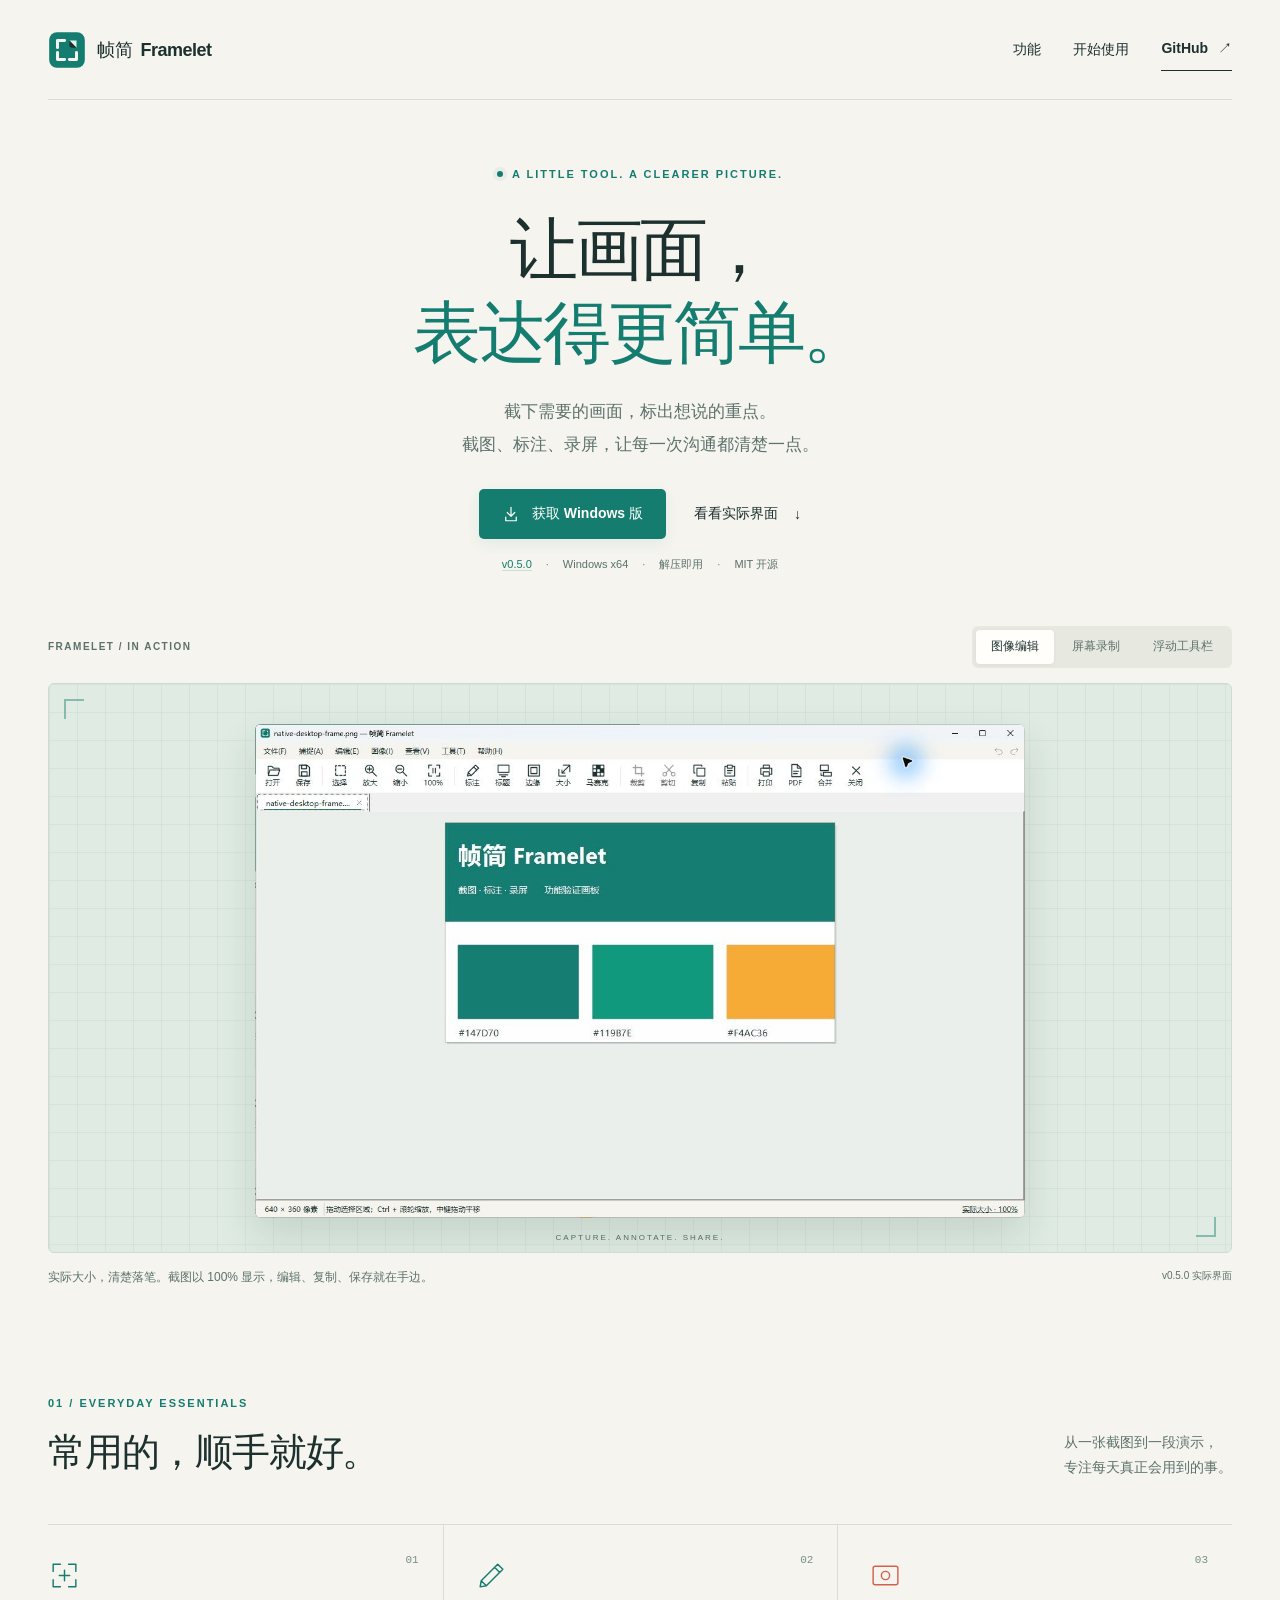
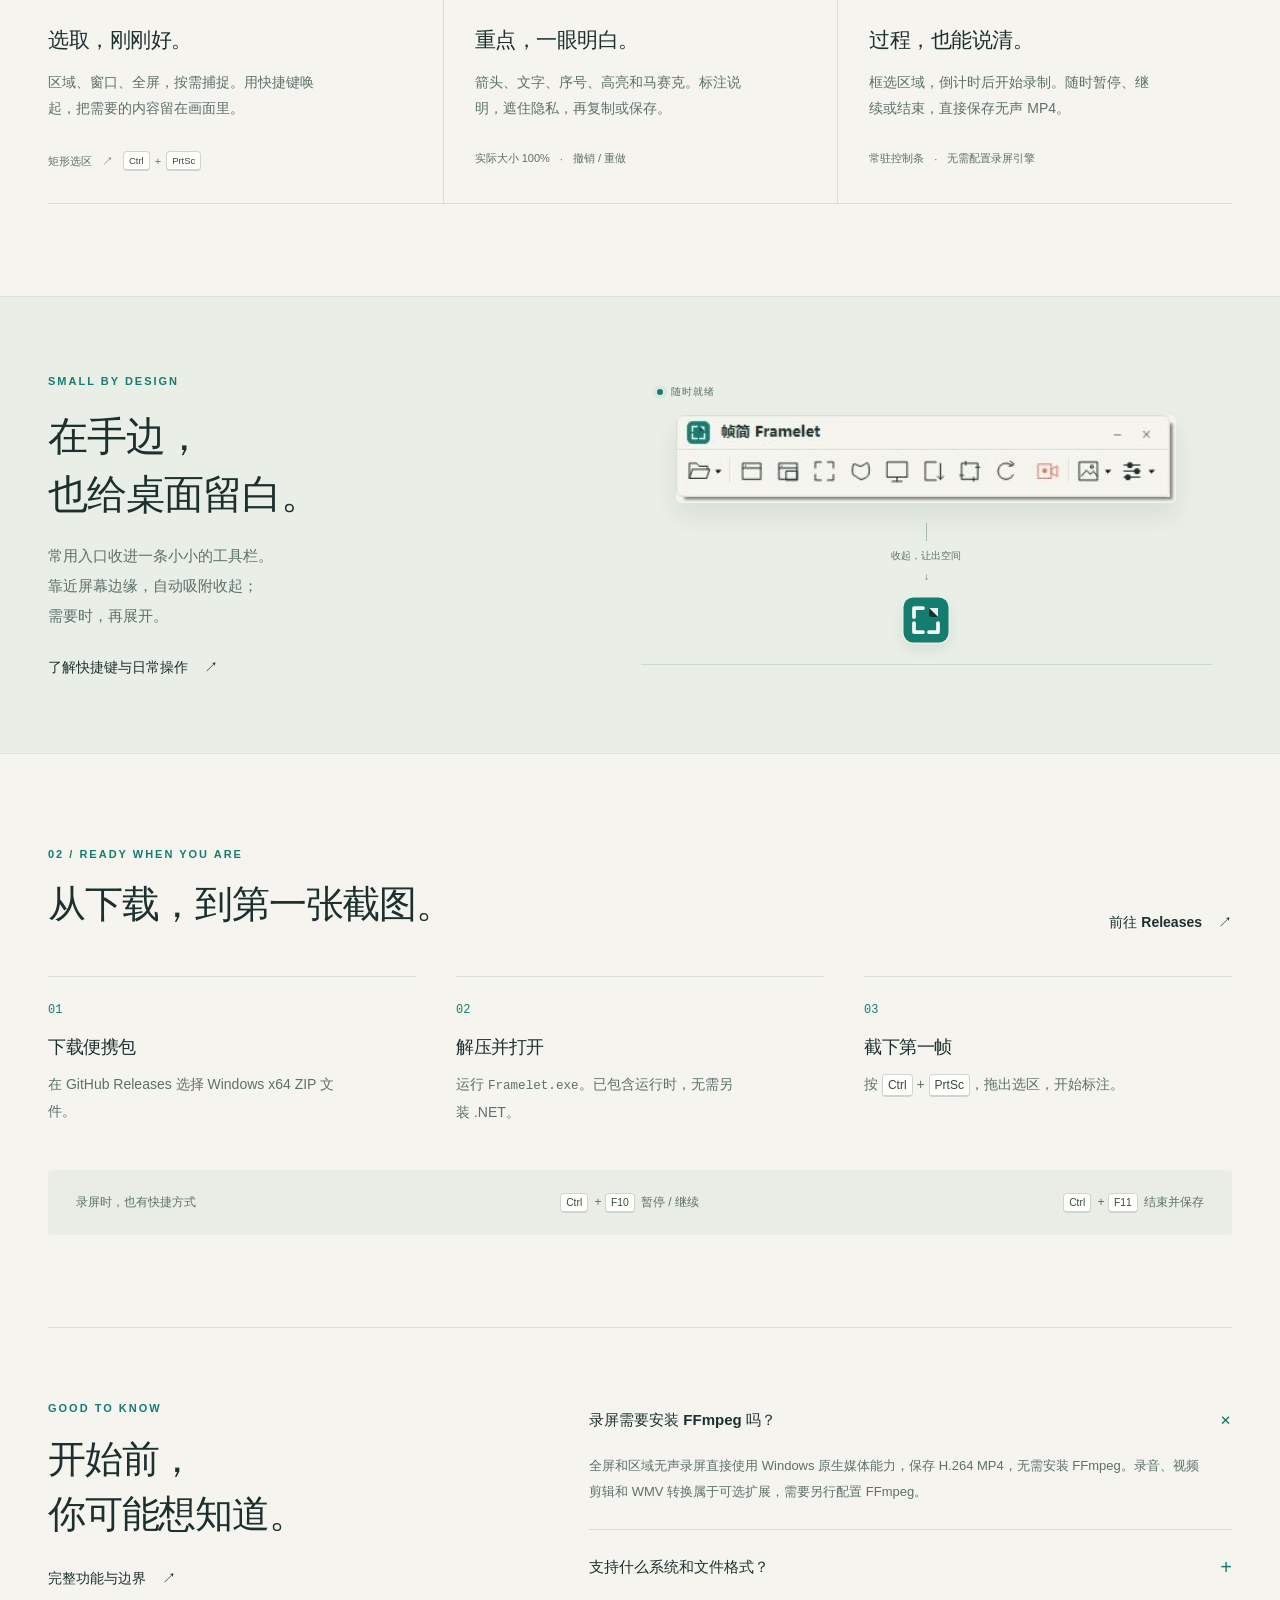
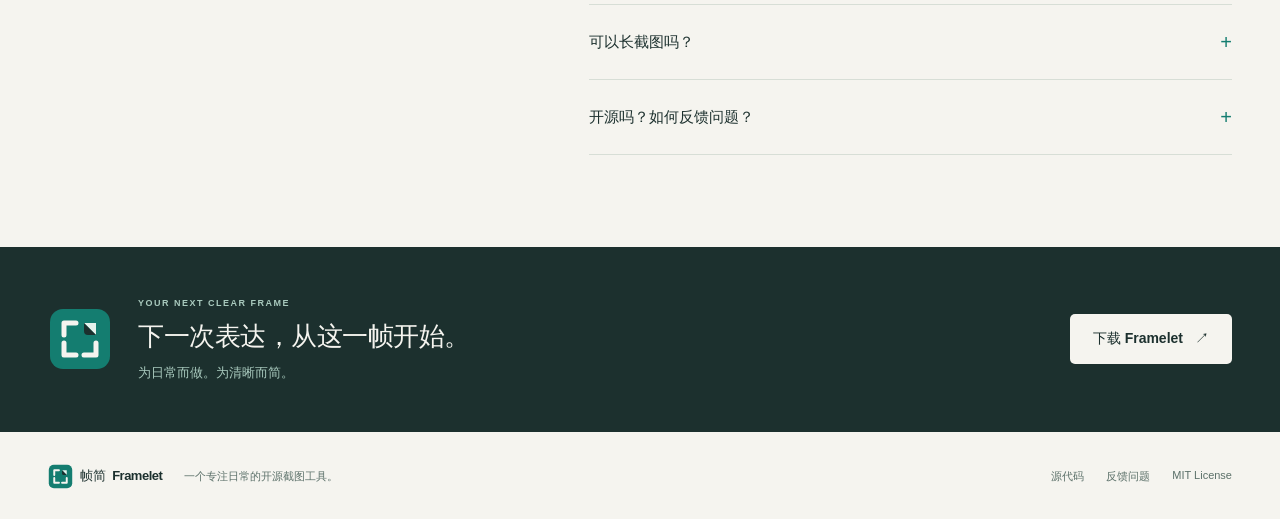
==== docs/index.html @ fe0677a3 "Design Framelet project homepage and refresh README" ====
<!doctype html>
<html lang="zh-CN">
<head>
  <meta charset="utf-8">
  <meta name="viewport" content="width=device-width, initial-scale=1">
  <meta name="theme-color" content="#147d70">
  <meta name="description" content="帧简 Framelet：开源的 Windows 截图、标注与录屏工具。选取画面、标注重点、直接录制无声 MP4。下载便携版，解压即可使用。">
  <meta property="og:type" content="website">
  <meta property="og:title" content="帧简 Framelet — 让画面，表达得更简单。">
  <meta property="og:description" content="截图、标注、录屏。把日常沟通，留在清楚的一帧里。Windows x64 · 便携运行 · MIT 开源。">
  <meta property="og:url" content="https://chenzhiyong1994.github.io/Framelet/">
  <meta property="og:image" content="https://chenzhiyong1994.github.io/Framelet/images/framelet-editor.jpg">
  <link rel="canonical" href="https://chenzhiyong1994.github.io/Framelet/">
  <link rel="icon" type="image/svg+xml" href="images/framelet.svg">
  <link rel="stylesheet" href="site.css">
  <script src="site.js" defer></script>
  <title>帧简 Framelet — 让画面，表达得更简单。</title>
</head>
<body>
  <a class="skip-link" href="#main">跳到主要内容</a>
  <header class="site-header wrap">
    <a class="brand" href="#" aria-label="帧简 Framelet 首页">
      <img src="images/framelet.svg" width="38" height="38" alt="">
      <span>帧简 <b>Framelet</b></span>
    </a>
    <nav aria-label="主导航">
      <a href="#features">功能</a>
      <a href="#start">开始使用</a>
      <a href="https://github.com/chenzhiyong1994/Framelet" class="source-link">GitHub <span aria-hidden="true">↗</span></a>
    </nav>
  </header>

  <main id="main">
    <section class="hero wrap" aria-labelledby="hero-title">
      <div class="eyebrow"><span class="status-dot" aria-hidden="true"></span> A LITTLE TOOL. A CLEARER PICTURE.</div>
      <h1 id="hero-title">让画面，<br><span>表达得更简单。</span></h1>
      <p class="hero-description">截下需要的画面，标出想说的重点。<br>截图、标注、录屏，让每一次沟通都清楚一点。</p>
      <div class="hero-actions">
        <a class="button primary" href="https://github.com/chenzhiyong1994/Framelet/releases/latest">
          <svg viewBox="0 0 24 24" aria-hidden="true"><path d="M12 3v12m-5-5 5 5 5-5M5 16v5h14v-5"/></svg>
          获取 Windows 版
        </a>
        <a class="text-link" href="#showcase">看看实际界面 <span aria-hidden="true">↓</span></a>
      </div>
      <p class="release-meta"><a href="https://github.com/chenzhiyong1994/Framelet/releases/tag/v0.5.0">v0.5.0</a><span>Windows x64</span><span>解压即用</span><span>MIT 开源</span></p>

      <div class="showcase" id="showcase">
        <div class="showcase-header">
          <span class="small-label">FRAMELET / IN ACTION</span>
          <div class="view-switcher" role="group" aria-label="查看产品界面" hidden>
            <button type="button" data-view="editor" aria-pressed="true">图像编辑</button>
            <button type="button" data-view="recorder" aria-pressed="false">屏幕录制</button>
            <button type="button" data-view="panel" aria-pressed="false">浮动工具栏</button>
          </div>
        </div>
        <div class="screenshot-stage">
          <span class="crop-corner top-left" aria-hidden="true"></span><span class="crop-corner bottom-right" aria-hidden="true"></span>
          <button class="screenshot-button" type="button" aria-label="放大查看图像编辑器截图" disabled>
            <img id="product-image" src="images/framelet-editor.jpg" alt="Framelet 图像编辑器实际界面，菜单、工具栏、标签和画布分行排列" width="1266" height="813" fetchpriority="high">
          </button>
          <span class="stage-note" aria-hidden="true">CAPTURE. ANNOTATE. SHARE.</span>
        </div>
        <div class="showcase-caption"><p id="view-caption" aria-live="polite">实际大小，清楚落笔。截图以 100% 显示，编辑、复制、保存就在手边。</p><span>v0.5.0 实际界面</span></div>
      </div>
    </section>

    <section class="features wrap section" id="features" aria-labelledby="features-title">
      <div class="section-heading"><div><p class="eyebrow">01 / EVERYDAY ESSENTIALS</p><h2 id="features-title">常用的，顺手就好。</h2></div><p>从一张截图到一段演示，<br>专注每天真正会用到的事。</p></div>
      <div class="feature-grid">
        <article><span class="feature-number">01</span><svg class="feature-icon" viewBox="0 0 32 32" aria-hidden="true"><path d="M12 5H5v7m15-7h7v7M5 20v7h7m15-7v7h-7M16 11v10m-5-5h10"/></svg><h3>选取，刚刚好。</h3><p>区域、窗口、全屏，按需捕捉。用快捷键唤起，把需要的内容留在画面里。</p><span class="feature-detail">矩形选区 <span>↗</span> <kbd>Ctrl</kbd> + <kbd>PrtSc</kbd></span></article>
        <article><span class="feature-number">02</span><svg class="feature-icon" viewBox="0 0 32 32" aria-hidden="true"><path d="m6 21-1 6 6-1L27 10l-5-5L6 21Zm13-13 5 5M6 21l5 5"/></svg><h3>重点，一眼明白。</h3><p>箭头、文字、序号、高亮和马赛克。标注说明，遮住隐私，再复制或保存。</p><span class="feature-detail">实际大小 100% <span>·</span> 撤销 / 重做</span></article>
        <article><span class="feature-number">03</span><svg class="feature-icon record-icon" viewBox="0 0 32 32" aria-hidden="true"><rect x="4" y="7" width="24" height="18" rx="2"/><circle cx="16" cy="16" r="4"/></svg><h3>过程，也能说清。</h3><p>框选区域，倒计时后开始录制。随时暂停、继续或结束，直接保存无声 MP4。</p><span class="feature-detail">常驻控制条 <span>·</span> 无需配置录屏引擎</span></article>
      </div>
    </section>

    <section class="quiet-section" aria-labelledby="quiet-title">
      <div class="wrap quiet-layout">
        <div><p class="eyebrow">SMALL BY DESIGN</p><h2 id="quiet-title">在手边，<br>也给桌面留白。</h2><p class="body-copy">常用入口收进一条小小的工具栏。<br>靠近屏幕边缘，自动吸附收起；<br>需要时，再展开。</p><a class="text-link" href="https://github.com/chenzhiyong1994/Framelet/blob/main/docs/usage.md">了解快捷键与日常操作 <span aria-hidden="true">↗</span></a></div>
        <div class="panel-display">
          <div class="panel-label"><span class="status-dot" aria-hidden="true"></span> 随时就绪</div>
          <img class="floating-panel" src="images/framelet-panel.jpg" width="413" height="73" loading="lazy" alt="Framelet 紧凑工具栏的实际截图，包含截图、录屏与设置入口">
          <div class="collapse-guide" aria-hidden="true"><span></span><span>收起，让出空间</span><span>↓</span></div>
          <img class="folded-mark" src="images/framelet.svg" width="52" height="52" loading="lazy" alt="Framelet 收起时使用的品牌图标示意">
          <span class="desktop-line" aria-hidden="true"></span>
        </div>
      </div>
    </section>

    <section class="wrap section start-section" id="start" aria-labelledby="start-title">
      <div class="section-heading"><div><p class="eyebrow">02 / READY WHEN YOU ARE</p><h2 id="start-title">从下载，到第一张截图。</h2></div><a class="text-link" href="https://github.com/chenzhiyong1994/Framelet/releases/latest">前往 Releases <span aria-hidden="true">↗</span></a></div>
      <ol class="steps"><li><span>01</span><h3>下载便携包</h3><p>在 GitHub Releases 选择 Windows x64 ZIP 文件。</p></li><li><span>02</span><h3>解压并打开</h3><p>运行 <code>Framelet.exe</code>。已包含运行时，无需另装 .NET。</p></li><li><span>03</span><h3>截下第一帧</h3><p>按 <kbd>Ctrl</kbd> + <kbd>PrtSc</kbd>，拖出选区，开始标注。</p></li></ol>
      <div class="shortcut-strip"><span>录屏时，也有快捷方式</span><p><kbd>Ctrl</kbd> + <kbd>F10</kbd> 暂停 / 继续</p><p><kbd>Ctrl</kbd> + <kbd>F11</kbd> 结束并保存</p></div>
    </section>

    <section class="wrap faq-section section" aria-labelledby="faq-title">
      <div><p class="eyebrow">GOOD TO KNOW</p><h2 id="faq-title">开始前，<br>你可能想知道。</h2><a class="text-link" href="https://github.com/chenzhiyong1994/Framelet/blob/main/docs/features.md">完整功能与边界 <span aria-hidden="true">↗</span></a></div>
      <div class="faq-list">
        <details open><summary>录屏需要安装 FFmpeg 吗？<span aria-hidden="true">+</span></summary><p>全屏和区域无声录屏直接使用 Windows 原生媒体能力，保存 H.264 MP4，无需安装 FFmpeg。录音、视频剪辑和 WMV 转换属于可选扩展，需要另行配置 FFmpeg。</p></details>
        <details><summary>支持什么系统和文件格式？<span aria-hidden="true">+</span></summary><p>便携版面向 Windows x64；原生录屏需要系统具备 Windows 媒体组件。图像支持 PNG、JPEG、BMP、GIF、TIFF，也可导出单页 PDF。GIF/TIFF 仅处理首帧或首页。</p></details>
        <details><summary>可以长截图吗？<span aria-hidden="true">+</span></summary><p>支持手动滚动采集与拼接。先选择纯滚动内容区域，再向下滚动，按 F8 采集、F9 完成。每屏需要保留重叠内容；当前不支持自动滚动。</p></details>
        <details><summary>开源吗？如何反馈问题？<span aria-hidden="true">+</span></summary><p>项目使用 MIT 许可证，可查看、修改和构建源码。欢迎在 <a href="https://github.com/chenzhiyong1994/Framelet/issues">GitHub Issues</a> 提交问题，附上版本、Windows 缩放比例和复现步骤。多屏混合 DPI、真实音频和长时间录像仍有待进一步验证，详见<a href="https://github.com/chenzhiyong1994/Framelet/blob/main/docs/validation.md">验证记录</a>。</p></details>
      </div>
    </section>

    <section class="download-section" aria-labelledby="download-title"><div class="wrap download-inner"><img src="images/framelet.svg" width="64" height="64" loading="lazy" alt=""><div><p class="eyebrow">YOUR NEXT CLEAR FRAME</p><h2 id="download-title">下一次表达，从这一帧开始。</h2><p>为日常而做。为清晰而简。</p></div><a class="button light" href="https://github.com/chenzhiyong1994/Framelet/releases/latest">下载 Framelet <span aria-hidden="true">↗</span></a></div></section>
  </main>
  <footer class="wrap site-footer"><a class="brand" href="#"><img src="images/framelet.svg" width="25" height="25" alt=""><span>帧简 <b>Framelet</b></span></a><p>一个专注日常的开源截图工具。</p><div><a href="https://github.com/chenzhiyong1994/Framelet">源代码</a><a href="https://github.com/chenzhiyong1994/Framelet/issues">反馈问题</a><a href="https://github.com/chenzhiyong1994/Framelet/blob/main/LICENSE">MIT License</a></div></footer>

  <dialog id="image-dialog" aria-labelledby="dialog-title"><div class="dialog-heading"><h2 id="dialog-title">Framelet 实际界面</h2><button type="button" class="dialog-close" aria-label="关闭截图">关闭 <span aria-hidden="true">×</span></button></div><img id="dialog-image" src="images/framelet-editor.jpg" alt="Framelet 图像编辑器的完整截图"><p>按 Esc 关闭 · 图片为 v0.5.0 实际界面</p></dialog>
</body>
</html>
---- docs/site.css ----
@charset "UTF-8";
:root{--paper:#f5f4ef;--white:#fffefa;--ink:#1c302e;--green:#147d70;--mint:#e5f2ec;--muted:#5c716a;--line:#d7ded6;--coral:#d2644f;font-family:"Segoe UI","Microsoft YaHei UI","PingFang SC",sans-serif;color:var(--ink);background:var(--paper);font-synthesis:none;scroll-behavior:smooth;scroll-padding-top:30px}
*{box-sizing:border-box}body{margin:0}a{color:inherit;text-decoration:none}button,summary,a{-webkit-tap-highlight-color:transparent}button{font:inherit}button,a,summary{touch-action:manipulation}button{cursor:pointer}img{display:block;max-width:100%;height:auto}p,h1,h2,h3{margin:0}a:focus-visible,button:focus-visible,summary:focus-visible{outline:3px solid var(--green);outline-offset:5px}a:hover{text-decoration:none}.wrap{width:min(1184px,calc(100% - 80px));margin-inline:auto}.skip-link{position:fixed;top:-100px;left:20px;background:var(--ink);color:white;padding:14px;z-index:10}.skip-link:focus{top:16px}.site-header{display:flex;align-items:center;justify-content:space-between;min-height:100px;border-bottom:1px solid var(--line);gap:24px}.brand{display:inline-flex;align-items:center;gap:11px;white-space:nowrap;font-size:18px;font-weight:600;letter-spacing:-.5px}.brand b{font-weight:700;margin-left:4px}.site-header nav{display:flex;gap:32px;align-items:center;font-size:14px;font-weight:600}.site-header nav a{padding:12px 0}.site-header nav a:hover{color:var(--green)}.source-link{border-bottom:1px solid var(--ink)}.source-link span{margin-left:6px}.hero{text-align:center;padding-top:66px}.eyebrow{font-size:11px;line-height:1.5;letter-spacing:2px;font-weight:700;display:flex;align-items:center;gap:9px;color:var(--green)}.hero>.eyebrow{justify-content:center}.status-dot{width:6px;height:6px;border-radius:50%;background:var(--green);display:inline-block;flex:none;box-shadow:0 0 0 4px #147d7010}h1{font-size:clamp(42px,5.3vw,72px);line-height:1.23;letter-spacing:-3px;font-weight:650;margin-top:25px}h1 span{color:var(--green)}.hero-description{font-size:17px;line-height:1.9;color:var(--muted);margin-top:22px}.hero-actions{display:flex;align-items:center;justify-content:center;gap:28px;margin-top:28px}.button{min-height:50px;padding:14px 23px;display:inline-flex;align-items:center;justify-content:center;gap:12px;border-radius:5px;font-size:14px;font-weight:650;transition:background .18s,transform .18s;white-space:nowrap}.button:hover{transform:translateY(-2px)}.button svg{width:18px;height:18px;fill:none;stroke:currentColor;stroke-width:1.6;stroke-linecap:round;stroke-linejoin:round}.primary{color:var(--white);background:var(--green);box-shadow:0 5px 14px #147d7014}.primary:hover{background:#106b60}.text-link{font-size:14px;display:inline-flex;align-items:center;gap:16px;font-weight:600}.text-link:hover{color:var(--green)}.release-meta{display:flex;align-items:center;justify-content:center;gap:14px;font-size:11px;color:var(--muted);margin-top:18px}.release-meta span:before{content:"·";margin-right:14px;color:#73817b}.release-meta a{color:var(--green);border-bottom:1px solid #147d7030}.showcase{margin-top:54px;text-align:left}.showcase-header{display:flex;align-items:center;justify-content:space-between;gap:16px;margin-bottom:15px}.small-label{font-size:10px;letter-spacing:1.5px;font-weight:600;color:var(--muted)}.view-switcher{display:flex;gap:3px;padding:4px;background:#e7e9e1;border-radius:6px}.view-switcher[hidden]{display:none}.view-switcher button{border:0;background:none;color:var(--muted);font-size:12px;padding:8px 15px;border-radius:4px;min-height:34px}.view-switcher button[aria-pressed=true]{background:var(--white);color:var(--ink);box-shadow:0 1px 4px #1c302e0d}.view-switcher button:hover{color:var(--green)}.screenshot-stage{height:570px;padding:38px 58px 32px;display:flex;align-items:center;justify-content:center;position:relative;background-color:#dfebe3;background-image:linear-gradient(#a8bcb329 1px,transparent 1px),linear-gradient(90deg,#a8bcb329 1px,transparent 1px);background-size:28px 28px;overflow:hidden;border:1px solid #ccdcd0;border-radius:6px}.screenshot-button{display:flex;justify-content:center;align-items:center;padding:0;border:0;background:transparent;max-width:100%;max-height:100%;cursor:zoom-in}.screenshot-button:disabled{cursor:default}.screenshot-button img{max-height:494px;width:auto;max-width:100%;object-fit:contain;box-shadow:0 18px 40px #233e3223;border-radius:6px;transition:opacity .15s}.screenshot-stage[data-mode=recorder] .screenshot-button img{max-height:448px}.screenshot-stage[data-mode=panel] .screenshot-button img{width:510px}.crop-corner{position:absolute;width:20px;height:20px;pointer-events:none;border-color:#147d7070;border-style:solid}.top-left{left:15px;top:15px;border-width:2px 0 0 2px}.bottom-right{right:15px;bottom:15px;border-width:0 2px 2px 0}.stage-note{position:absolute;bottom:10px;font-size:8px;letter-spacing:2px;color:#556c60}.showcase-caption{display:flex;justify-content:space-between;gap:20px;padding:15px 0;font-size:12px;line-height:1.65;color:var(--muted)}.showcase-caption>span{white-space:nowrap;font-size:10px}.section{padding-block:92px}.section-heading{display:flex;align-items:flex-end;justify-content:space-between;gap:30px;margin-bottom:44px}.section-heading h2{margin-top:14px}.section-heading>p{font-size:14px;line-height:1.8;color:var(--muted)}h2{font-size:clamp(27px,3vw,38px);line-height:1.45;font-weight:600;letter-spacing:-1.2px}.feature-grid{display:grid;grid-template-columns:repeat(3,1fr);border-block:1px solid var(--line)}.feature-grid article{padding:34px 31px 32px;position:relative}.feature-grid article:first-child{padding-left:0}.feature-grid article:last-child{padding-right:0}.feature-grid article+article{border-left:1px solid var(--line)}.feature-number{position:absolute;right:24px;top:29px;font-size:11px;color:#789087;font-family:Consolas,monospace}.feature-icon{width:33px;height:33px;fill:none;stroke:var(--green);stroke-width:1.4;stroke-linecap:round;stroke-linejoin:round;margin-bottom:28px}.record-icon{stroke:var(--coral)}h3{font-size:21px;letter-spacing:-.5px;line-height:1.5;font-weight:600}.feature-grid p{font-size:14px;line-height:1.9;color:var(--muted);margin-block:13px 29px;max-width:290px}.feature-detail{display:flex;align-items:center;gap:5px;font-size:11px;color:var(--muted);white-space:nowrap}.feature-detail>span{margin-inline:5px}kbd{font-family:"Segoe UI",sans-serif;font-size:.86em;padding:3px 5px;border:1px solid #cdd6cf;border-bottom-width:2px;border-radius:4px;background:#fffefa;color:#344d46;white-space:nowrap}code{font-family:Consolas,monospace;font-size:.9em}.quiet-section{background:#e9eee6;padding-block:70px;border-block:1px solid #dce3d7}.quiet-layout{display:grid;grid-template-columns:1fr 1.18fr;gap:55px;align-items:center}.quiet-layout h2{font-size:40px;margin-block:18px}.body-copy{font-size:15px;line-height:2;color:var(--muted);margin-bottom:27px}.panel-display{position:relative;min-height:280px;display:flex;align-items:center;flex-direction:column;justify-content:center;padding:18px 20px}.panel-label{align-self:flex-start;display:flex;gap:8px;align-items:center;font-size:10px;color:var(--muted);letter-spacing:1px;margin:0 0 16px 16px}.floating-panel{width:100%;max-width:500px;box-shadow:0 13px 25px #24463515;border-radius:6px;z-index:1}.collapse-guide{display:flex;flex-direction:column;align-items:center;gap:8px;font-size:10px;color:var(--muted);margin-top:20px}.collapse-guide>span:first-child{height:18px;width:1px;background:#a9bdb1}.folded-mark{margin-top:14px;width:48px;height:48px;box-shadow:0 6px 12px #24463513;border-radius:11px}.desktop-line{width:100%;height:1px;background:#ccd9cb;margin-top:20px}.steps{margin:0;padding:0;list-style:none;display:grid;grid-template-columns:repeat(3,1fr);gap:40px}.steps li{border-top:1px solid var(--line);padding-top:22px}.steps li>span{font-size:12px;color:var(--green);font-family:Consolas,monospace}.steps h3{font-size:18px;margin-top:17px}.steps p{font-size:14px;line-height:1.9;color:var(--muted);margin-top:10px;max-width:290px}.shortcut-strip{display:flex;align-items:center;justify-content:space-between;gap:20px;background:#e9ede5;padding:24px 28px;margin-top:44px;border-radius:4px;font-size:12px;color:var(--muted)}.shortcut-strip p{white-space:nowrap}.shortcut-strip kbd{margin-right:3px}.faq-section{border-top:1px solid var(--line);display:grid;grid-template-columns:1fr 1.35fr;gap:65px;padding-top:72px}.faq-section h2{margin-block:16px 27px}.faq-list details{border-bottom:1px solid var(--line);padding-block:20px}.faq-list details:first-child{padding-top:3px}.faq-list summary{display:flex;align-items:center;justify-content:space-between;gap:18px;cursor:pointer;list-style:none;font-size:15px;font-weight:600;line-height:1.7}.faq-list summary::-webkit-details-marker{display:none}.faq-list summary span{font-size:20px;font-weight:400;color:var(--green);transition:transform .15s}.faq-list details[open] summary span{transform:rotate(45deg)}.faq-list details p{font-size:13px;line-height:2;color:var(--muted);padding:16px 30px 4px 0}.faq-list p a{text-decoration:underline;text-underline-offset:3px;color:var(--green)}.download-section{background:var(--ink);color:var(--paper);padding-block:50px}.download-inner{display:flex;align-items:center;gap:26px}.download-inner>.button{margin-left:auto}.download-inner .eyebrow{color:#a9cabe;font-size:9px;letter-spacing:1.5px}.download-inner h2{font-size:26px;letter-spacing:-.5px;margin-block:8px}.download-inner p:not(.eyebrow){font-size:13px;color:#a9cabe}.light{background:var(--paper);color:var(--ink)}.light:hover{background:#e5f2ec}.download-section a:focus-visible{outline-color:#e5f2ec}.site-footer{display:flex;align-items:center;justify-content:space-between;gap:22px;padding-block:32px}.site-footer .brand{font-size:13px;gap:7px}.site-footer p{font-size:11px;color:var(--muted);margin-right:auto}.site-footer>div{display:flex;gap:22px;font-size:11px;color:var(--muted)}.site-footer a:hover{color:var(--green)}dialog{border:1px solid var(--line);border-radius:9px;background:var(--paper);padding:20px;max-width:min(94vw,1400px);max-height:94vh;color:var(--ink)}dialog::backdrop{background:#132923db;backdrop-filter:blur(4px)}.dialog-heading{display:flex;justify-content:space-between;align-items:center;gap:30px;padding-bottom:16px}.dialog-heading h2{font-size:16px;letter-spacing:0}.dialog-close{background:transparent;border:1px solid var(--line);border-radius:5px;padding:6px 12px;color:var(--ink);font-size:13px;min-height:34px}.dialog-close span{margin-left:8px}.dialog-close:hover{background:var(--mint)}dialog img{max-height:calc(94vh - 140px);width:auto;margin:auto;object-fit:contain}dialog>p{font-size:11px;color:var(--muted);text-align:center;margin-top:15px}
@media(min-width:1500px){.hero{padding-top:78px}.screenshot-stage{height:650px}.screenshot-button img{max-height:574px}}
@media(max-width:1000px){.wrap{width:calc(100% - 48px)}.screenshot-stage{height:480px;padding:28px}.screenshot-button img{max-height:422px}.feature-grid article{padding:28px 21px}.feature-detail{font-size:10px;gap:2px}.feature-detail>span{margin-inline:2px}.quiet-layout{gap:24px;grid-template-columns:1fr 1.2fr}.quiet-layout h2{font-size:34px}.shortcut-strip{flex-wrap:wrap;justify-content:flex-start;gap:20px 32px}.shortcut-strip>span{width:100%}.download-inner{gap:20px}.download-inner h2{font-size:23px}.download-inner>img{width:46px}.site-footer p{display:none}}
@media(max-width:700px){.wrap{width:calc(100% - 40px)}.site-header{min-height:80px;gap:12px}.brand{font-size:16px;gap:8px}.brand img{width:32px}.brand b{margin-left:2px}.site-header nav{gap:15px;font-size:12px}.site-header nav a:first-child{display:none}.hero{padding-top:48px}h1{font-size:47px;line-height:1.3;letter-spacing:-2.3px;margin-top:22px}.eyebrow{font-size:9px;letter-spacing:1.4px}.hero-description{font-size:14px;margin-top:20px}.hero-actions{gap:20px;margin-top:24px}.button{font-size:13px;padding:13px 17px;min-height:47px}.text-link{font-size:12px;gap:9px}.release-meta{font-size:10px;gap:8px;margin-top:17px}.release-meta span:before{margin-right:8px}.showcase{margin-top:37px}.showcase-header{flex-direction:column;gap:12px;align-items:center}.view-switcher{width:100%;justify-content:center}.view-switcher button{flex:1;padding:8px 7px;font-size:11px}.screenshot-stage{height:330px;padding:28px 15px 30px}.screenshot-button img{max-height:260px}.screenshot-stage[data-mode=recorder] .screenshot-button img{max-height:260px}.stage-note{font-size:7px}.showcase-caption{flex-direction:column;gap:8px;font-size:11px;text-align:center;padding-top:15px}.showcase-caption>span{font-size:9px}.section{padding-block:62px}.section-heading{align-items:flex-start;flex-direction:column;gap:18px;margin-bottom:28px}.section-heading>p{font-size:13px}.section-heading h2{font-size:28px}.feature-grid{grid-template-columns:1fr}.feature-grid article,.feature-grid article:first-child,.feature-grid article:last-child{padding:28px 0}.feature-grid article+article{border-left:0;border-top:1px solid var(--line)}.feature-icon{margin-bottom:17px;width:29px;height:29px}.feature-number{right:3px}.feature-grid h3{font-size:21px}.feature-grid p{font-size:13px;max-width:none;margin-block:10px 18px}.feature-detail{font-size:11px;gap:5px}.quiet-section{padding-block:50px}.quiet-layout{grid-template-columns:1fr;gap:25px}.quiet-layout h2{font-size:32px}.body-copy{font-size:14px;margin-bottom:22px}.panel-display{padding:18px 0 0;min-height:260px}.panel-label{margin-left:5px}.steps{grid-template-columns:1fr;gap:25px}.steps li{display:grid;grid-template-columns:28px 1fr;column-gap:10px;padding-top:20px}.steps li>span{grid-row:1/3;padding-top:4px}.steps h3{margin:0;font-size:18px}.steps p{grid-column:2;margin-top:8px;max-width:none;font-size:13px}.shortcut-strip{padding:20px;gap:16px;margin-top:28px;font-size:11px}.faq-section{grid-template-columns:1fr;gap:20px}.faq-section h2{font-size:28px}.faq-list summary{font-size:14px}.faq-list details p{font-size:12px}.download-section{padding-block:38px}.download-inner{flex-wrap:wrap;gap:16px}.download-inner>img{width:42px}.download-inner h2{font-size:21px;letter-spacing:-.6px}.download-inner .eyebrow{font-size:8px}.download-inner>div{width:calc(100% - 62px)}.download-inner>.button{margin:10px 0 0;width:100%}.site-footer{flex-wrap:wrap;justify-content:center;gap:24px;padding-block:26px}.site-footer>div{gap:24px}.site-footer .brand img{width:24px}dialog{padding:14px;max-width:96vw}.dialog-heading h2{font-size:13px}.dialog-heading{gap:10px}.dialog-close{font-size:12px}}
@media(max-width:370px){.wrap{width:calc(100% - 30px)}h1{font-size:40px}.hero-actions{gap:14px;flex-direction:column}.site-header nav{gap:12px}.site-header nav a:nth-child(2){display:none}.release-meta{gap:6px;font-size:9px}.release-meta span:before{margin-right:6px}.download-inner h2{font-size:18px}}
@media(prefers-reduced-motion:reduce){:root{scroll-behavior:auto}*,*:before,*:after{transition:none!important;animation:none!important}}
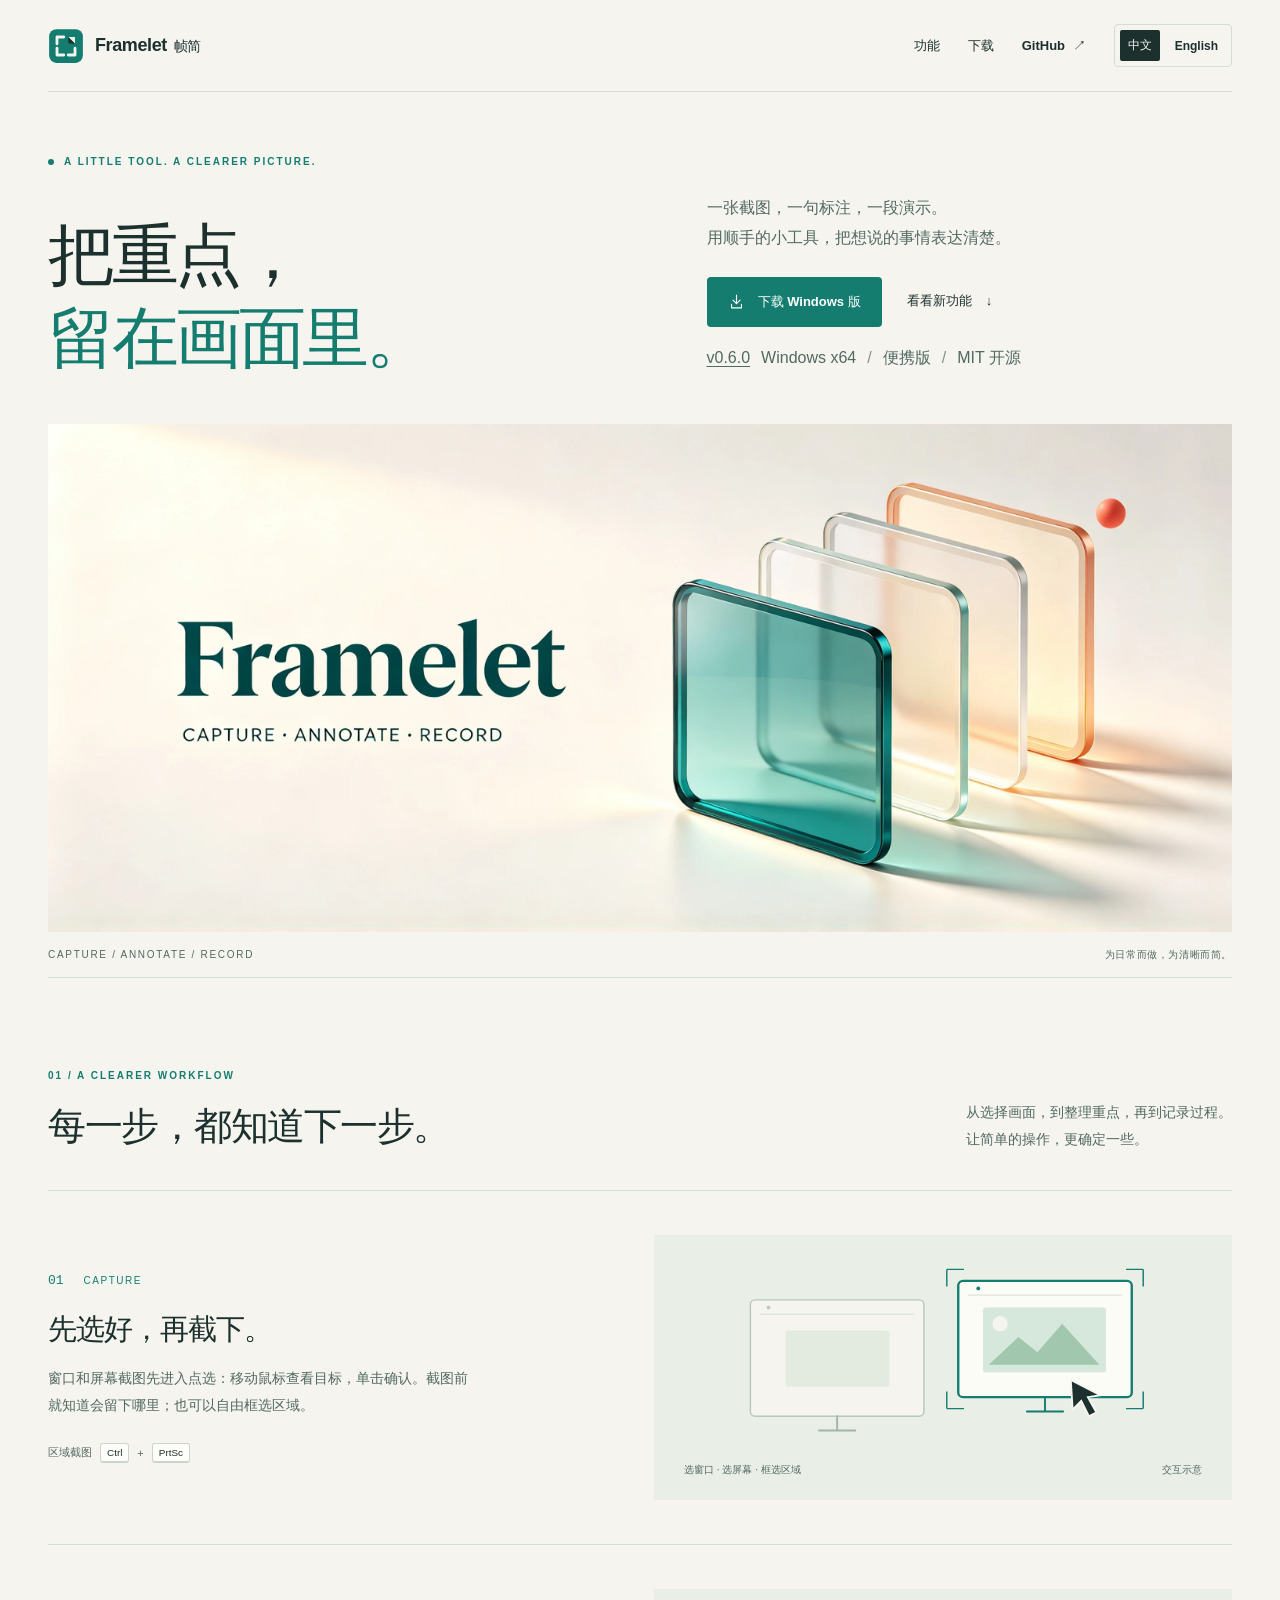
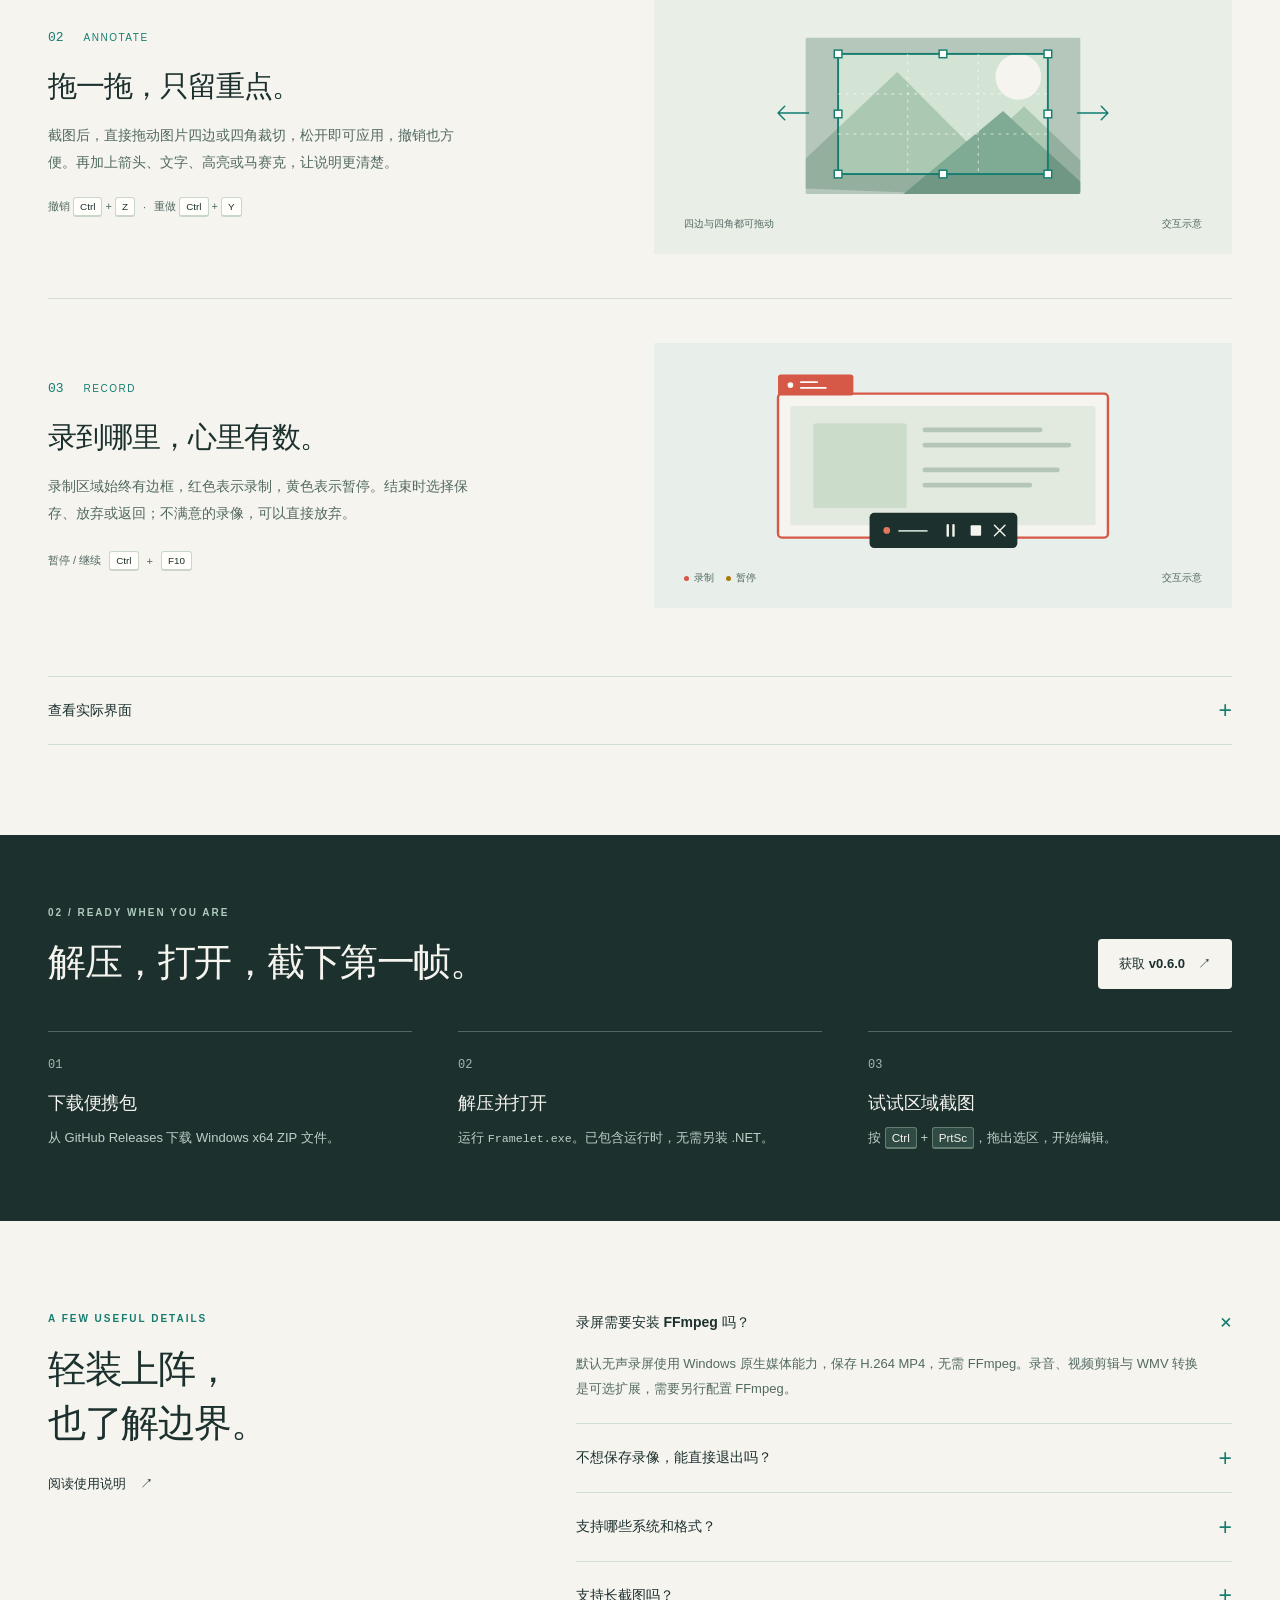
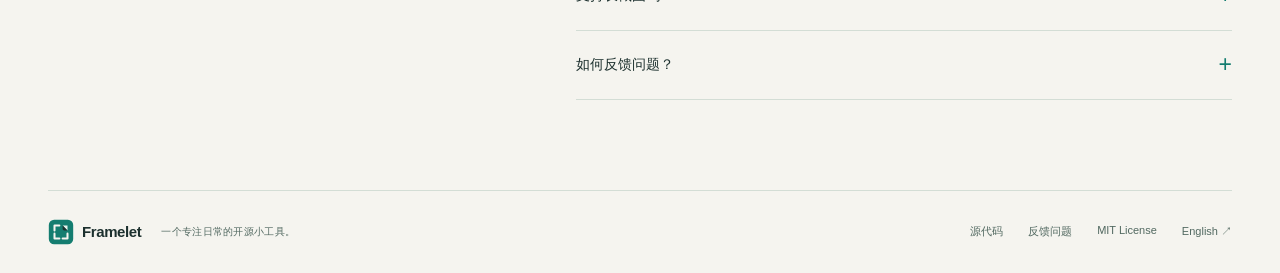
==== commit ac82a4db: "docs: refresh bilingual presentation for v0.6.0" ====
--- a/docs/index.html
+++ b/docs/index.html
@@ -3,109 +3,149 @@
 <head>
   <meta charset="utf-8">
   <meta name="viewport" content="width=device-width, initial-scale=1">
-  <meta name="theme-color" content="#147d70">
-  <meta name="description" content="帧简 Framelet：开源的 Windows 截图、标注与录屏工具。选取画面、标注重点、直接录制无声 MP4。下载便携版，解压即可使用。">
+  <meta name="theme-color" content="#1c302e">
+  <meta name="description" content="开源的 Windows 截图、标注与录屏工具。点选窗口与屏幕，拖动边缘裁切，录制时看得见范围，结束后自由保存或放弃。便携运行，MIT 开源。">
   <meta property="og:type" content="website">
-  <meta property="og:title" content="帧简 Framelet — 让画面，表达得更简单。">
-  <meta property="og:description" content="截图、标注、录屏。把日常沟通，留在清楚的一帧里。Windows x64 · 便携运行 · MIT 开源。">
+  <meta property="og:site_name" content="Framelet">
+  <meta property="og:locale" content="zh_CN">
+  <meta property="og:title" content="帧简 Framelet — 把重点，留在画面里。">
+  <meta property="og:description" content="开源的 Windows 截图、标注与录屏工具。点选窗口与屏幕，拖动边缘裁切，录制时看得见范围，结束后自由保存或放弃。便携运行，MIT 开源。">
   <meta property="og:url" content="https://chenzhiyong1994.github.io/Framelet/">
-  <meta property="og:image" content="https://chenzhiyong1994.github.io/Framelet/images/framelet-editor.jpg">
+  <meta property="og:image" content="https://chenzhiyong1994.github.io/Framelet/images/framelet-cover.webp">
+  <meta property="og:image:width" content="3024">
+  <meta property="og:image:height" content="1296">
+  <meta property="og:image:alt" content="Framelet 品牌封面，暖白纸面上叠放的绿色取景框与清晰的品牌文字">
+  <meta name="twitter:card" content="summary_large_image">
   <link rel="canonical" href="https://chenzhiyong1994.github.io/Framelet/">
+  <link rel="alternate" hreflang="zh-CN" href="https://chenzhiyong1994.github.io/Framelet/">
+  <link rel="alternate" hreflang="en" href="https://chenzhiyong1994.github.io/Framelet/en.html">
+  <link rel="alternate" hreflang="x-default" href="https://chenzhiyong1994.github.io/Framelet/">
   <link rel="icon" type="image/svg+xml" href="images/framelet.svg">
   <link rel="stylesheet" href="site.css">
   <script src="site.js" defer></script>
-  <title>帧简 Framelet — 让画面，表达得更简单。</title>
+  <title>帧简 Framelet — 把重点，留在画面里。</title>
 </head>
 <body>
   <a class="skip-link" href="#main">跳到主要内容</a>
   <header class="site-header wrap">
-    <a class="brand" href="#" aria-label="帧简 Framelet 首页">
-      <img src="images/framelet.svg" width="38" height="38" alt="">
-      <span>帧简 <b>Framelet</b></span>
+    <a class="brand" href="index.html" aria-label="帧简 Framelet 首页">
+      <img src="images/framelet.svg" width="36" height="36" alt="">
+      <span class="brand-name">Framelet <span lang="zh-CN">帧简</span></span>
     </a>
-    <nav aria-label="主导航">
-      <a href="#features">功能</a>
-      <a href="#start">开始使用</a>
-      <a href="https://github.com/chenzhiyong1994/Framelet" class="source-link">GitHub <span aria-hidden="true">↗</span></a>
+    <nav class="site-nav" aria-label="主导航">
+      <a class="nav-section" href="#features">功能</a>
+      <a class="nav-section" href="#start">下载</a>
+      <a class="source-link" href="https://github.com/chenzhiyong1994/Framelet">GitHub <span class="nav-arrow" aria-hidden="true">↗</span></a>
+      <div class="language-switch" role="group" aria-label="语言切换">
+        <a href="index.html" lang="zh-CN" hreflang="zh-CN" aria-current="page">中文</a>
+        <a href="en.html" lang="en" hreflang="en">English</a>
+      </div>
     </nav>
   </header>
 
   <main id="main">
     <section class="hero wrap" aria-labelledby="hero-title">
-      <div class="eyebrow"><span class="status-dot" aria-hidden="true"></span> A LITTLE TOOL. A CLEARER PICTURE.</div>
-      <h1 id="hero-title">让画面，<br><span>表达得更简单。</span></h1>
-      <p class="hero-description">截下需要的画面，标出想说的重点。<br>截图、标注、录屏，让每一次沟通都清楚一点。</p>
-      <div class="hero-actions">
-        <a class="button primary" href="https://github.com/chenzhiyong1994/Framelet/releases/latest">
-          <svg viewBox="0 0 24 24" aria-hidden="true"><path d="M12 3v12m-5-5 5 5 5-5M5 16v5h14v-5"/></svg>
-          获取 Windows 版
-        </a>
-        <a class="text-link" href="#showcase">看看实际界面 <span aria-hidden="true">↓</span></a>
+      <p class="eyebrow"><span class="status-dot" aria-hidden="true"></span>A LITTLE TOOL. A CLEARER PICTURE.</p>
+      <div class="hero-top">
+        <h1 id="hero-title">把重点，<br><em>留在画面里。</em></h1>
+        <div class="hero-copy">
+          <p>一张截图，一句标注，一段演示。<br>用顺手的小工具，把想说的事情表达清楚。</p>
+          <div class="hero-actions"><a class="button primary" href="https://github.com/chenzhiyong1994/Framelet/releases/latest"><svg viewBox="0 0 24 24" aria-hidden="true"><path d="M12 3v12m-5-5 5 5 5-5M5 16v5h14v-5"/></svg>下载 Windows 版</a><a class="text-link" href="#features">看看新功能 <span aria-hidden="true">↓</span></a></div>
+          <p class="release-meta"><a href="https://github.com/chenzhiyong1994/Framelet/releases/tag/v0.6.0">v0.6.0</a><span>Windows x64</span><span>便携版</span><span>MIT 开源</span></p>
+        </div>
       </div>
-      <p class="release-meta"><a href="https://github.com/chenzhiyong1994/Framelet/releases/tag/v0.5.0">v0.5.0</a><span>Windows x64</span><span>解压即用</span><span>MIT 开源</span></p>
+      <figure>
+        <div class="hero-art"><img src="images/framelet-cover.webp" width="3024" height="1296" alt="Framelet 品牌封面，暖白纸面上叠放的绿色取景框与清晰的品牌文字" fetchpriority="high"></div>
+        <figcaption class="hero-caption"><span>CAPTURE / ANNOTATE / RECORD</span><span>为日常而做，为清晰而简。</span></figcaption>
+      </figure>
+    </section>
 
-      <div class="showcase" id="showcase">
-        <div class="showcase-header">
-          <span class="small-label">FRAMELET / IN ACTION</span>
-          <div class="view-switcher" role="group" aria-label="查看产品界面" hidden>
-            <button type="button" data-view="editor" aria-pressed="true">图像编辑</button>
-            <button type="button" data-view="recorder" aria-pressed="false">屏幕录制</button>
-            <button type="button" data-view="panel" aria-pressed="false">浮动工具栏</button>
-          </div>
+    <section class="wrap section" id="features" aria-labelledby="features-title">
+      <div class="section-heading"><div><p class="eyebrow">01 / A CLEARER WORKFLOW</p><h2 id="features-title">每一步，都知道下一步。</h2></div><p>从选择画面，到整理重点，再到记录过程。<br>让简单的操作，更确定一些。</p></div>
+      <article class="feature-row">
+        <div class="feature-copy"><div class="feature-index"><span>01</span>CAPTURE</div><h3>先选好，再截下。</h3><p>窗口和屏幕截图先进入点选：移动鼠标查看目标，单击确认。截图前就知道会留下哪里；也可以自由框选区域。</p><div class="feature-note">区域截图<kbd>Ctrl</kbd> + <kbd>PrtSc</kbd></div></div>
+        <figure class="feature-art"><svg viewBox="0 0 480 215" aria-hidden="true" focusable="false">
+  <rect x="38" y="45" width="182" height="122" rx="5" fill="#f5f4ef" stroke="#b7c8bd" stroke-width="1.5"/>
+  <path d="M110 182h38m-19-15v15" stroke="#a0b5a8" stroke-width="2" stroke-linecap="round"/>
+  <rect x="256" y="25" width="182" height="122" rx="5" fill="#fcfcf7" stroke="#147d70" stroke-width="2.5"/>
+  <path d="M328 162h38m-19-15v15" stroke="#147d70" stroke-width="2" stroke-linecap="round"/>
+  <path d="M48 60h162M266 40h162" stroke="#d4dfd4"/>
+  <circle cx="57" cy="53" r="2" fill="#bacbbd"/><circle cx="277" cy="33" r="2" fill="#147d70"/>
+  <rect x="75" y="77" width="109" height="59" rx="3" fill="#e3ebe0"/>
+  <rect x="282" y="53" width="129" height="68" rx="3" fill="#d5e8db"/>
+  <path d="m288 113 31-29 20 16 26-30 39 43" fill="#a1c7ae"/><circle cx="300" cy="70" r="8" fill="#f5f4ef"/>
+  <path d="M244 13h18m-18 0v18m206-18h-18m18 0v18M244 159h18m-18 0v-18m206 18h-18m18 0v-18" fill="none" stroke="#147d70" stroke-width="1.5"/>
+  <path d="m374 129 2 31 9-9 8 16 8-4-9-16 13-2Z" fill="#1c302e" stroke="#f5f4ef" stroke-width="2"/>
+</svg><figcaption><span>选窗口 · 选屏幕 · 框选区域</span><span>交互示意</span></figcaption></figure>
+      </article>
+      <article class="feature-row">
+        <div class="feature-copy"><div class="feature-index"><span>02</span>ANNOTATE</div><h3>拖一拖，只留重点。</h3><p>截图后，直接拖动图片四边或四角裁切，松开即可应用，撤销也方便。再加上箭头、文字、高亮或马赛克，让说明更清楚。</p><div class="feature-note"><span>撤销 <kbd>Ctrl</kbd> + <kbd>Z</kbd></span><span>·</span><span>重做 <kbd>Ctrl</kbd> + <kbd>Y</kbd></span></div></div>
+        <figure class="feature-art"><svg viewBox="0 0 480 215" aria-hidden="true" focusable="false">
+  <defs><clipPath id="crop-scene"><rect x="96" y="28" width="288" height="164" rx="3"/></clipPath></defs>
+  <rect x="96" y="28" width="288" height="164" rx="3" fill="#d3e4d5"/>
+  <g clip-path="url(#crop-scene)"><circle cx="319" cy="69" r="24" fill="#f5f4ef"/><path d="m64 185 128-121 83 83 50-47 103 99" fill="#abc8b3"/><path d="m190 199 113-94 103 94" fill="#7fab94"/></g>
+  <path d="M96 28h288v164H96ZM130 45v126h220V45Z" fill="#1c302e" fill-opacity=".16" fill-rule="evenodd"/>
+  <rect x="130" y="45" width="220" height="126" fill="none" stroke="#147d70" stroke-width="2"/>
+  <path d="M203 45v126m74-126v126M130 87h220m-220 42h220" stroke="#fffefa" stroke-opacity=".7" stroke-dasharray="3 5"/>
+  <g fill="#fffefa" stroke="#147d70" stroke-width="1.5"><rect x="126" y="41" width="8" height="8"/><rect x="236" y="41" width="8" height="8"/><rect x="346" y="41" width="8" height="8"/><rect x="126" y="104" width="8" height="8"/><rect x="346" y="104" width="8" height="8"/><rect x="126" y="167" width="8" height="8"/><rect x="236" y="167" width="8" height="8"/><rect x="346" y="167" width="8" height="8"/></g>
+  <path d="M99 107H67m0 0 7-7m-7 7 7 7M381 107h32m0 0-7-7m7 7-7 7" fill="none" stroke="#147d70" stroke-width="1.5" stroke-linecap="round" stroke-linejoin="round"/>
+</svg><figcaption><span>四边与四角都可拖动</span><span>交互示意</span></figcaption></figure>
+      </article>
+      <article class="feature-row">
+        <div class="feature-copy"><div class="feature-index"><span>03</span>RECORD</div><h3>录到哪里，心里有数。</h3><p>录制区域始终有边框，红色表示录制，黄色表示暂停。结束时选择保存、放弃或返回；不满意的录像，可以直接放弃。</p><div class="feature-note">暂停 / 继续<kbd>Ctrl</kbd> + <kbd>F10</kbd></div></div>
+        <figure class="feature-art record-art"><svg viewBox="0 0 480 215" aria-hidden="true" focusable="false">
+  <rect x="67" y="30" width="346" height="151" rx="4" fill="#f5f4ef"/>
+  <rect x="80" y="43" width="320" height="125" rx="2" fill="#e2e9de"/>
+  <rect x="104" y="61" width="98" height="89" rx="3" fill="#ccdccb"/><path d="M221 68h121m-121 16h151m-151 26h139m-139 16h110" stroke="#b4c7b6" stroke-width="5" stroke-linecap="round"/>
+  <rect x="67" y="30" width="346" height="151" rx="4" fill="none" stroke="#d65947" stroke-width="2.5"/>
+  <rect x="67" y="10" width="79" height="22" rx="3" fill="#d65947"/><circle cx="80" cy="21" r="3" fill="#fffefa"/><path d="M91 18h17m-17 6h26" stroke="#fffefa" stroke-width="2" stroke-linecap="round"/>
+  <rect x="163" y="155" width="155" height="37" rx="5" fill="#1c302e"/>
+  <circle cx="181" cy="173.5" r="3.5" fill="#e57761"/><path d="M194 174h29" stroke="#c3d3c9" stroke-width="2" stroke-linecap="round"/>
+  <path d="M245 168v11m6-11v11" stroke="#f5f4ef" stroke-width="2.5" stroke-linecap="round"/>
+  <rect x="269" y="168" width="11" height="11" rx="1" fill="#f5f4ef"/>
+  <path d="m294 168 11 11m0-11-11 11" stroke="#f5f4ef" stroke-width="1.5" stroke-linecap="round"/>
+</svg><figcaption><div class="record-legend"><span><i class="legend-dot" aria-hidden="true"></i>录制</span><span><i class="legend-dot paused" aria-hidden="true"></i>暂停</span></div><span>交互示意</span></figcaption></figure>
+      </article>
+
+      <details class="actual-ui" id="screenshots">
+        <summary>查看实际界面<span class="expand-icon" aria-hidden="true">+</span></summary>
+        <p class="actual-intro">应用界面目前为中文。以下为应用界面截图，点击图片可放大查看，详细操作见使用说明。</p>
+        <div class="screenshot-gallery">
+          <figure><a class="screenshot-link" href="images/framelet-editor.jpg" data-screenshot="图像编辑器"><img src="images/framelet-editor.jpg" width="1266" height="813" loading="lazy" alt="Framelet 图像编辑器实际界面，菜单、工具栏、图像标签和画布分区排列"></a><figcaption>图像编辑器</figcaption></figure>
+          <figure><a class="screenshot-link" href="images/framelet-recorder.png" data-screenshot="录屏设置"><img src="images/framelet-recorder.png" width="394" height="385" loading="lazy" alt="Framelet 录屏设置实际界面，包含录制范围、选项和控制按钮"></a><figcaption>录屏设置</figcaption></figure>
+          <figure><a class="screenshot-link" href="images/framelet-panel.jpg" data-screenshot="浮动工具栏"><img src="images/framelet-panel.jpg" width="413" height="73" loading="lazy" alt="Framelet 浮动工具栏实际界面，提供截图、录屏、编辑与设置入口"></a><figcaption>浮动工具栏</figcaption></figure>
         </div>
-        <div class="screenshot-stage">
-          <span class="crop-corner top-left" aria-hidden="true"></span><span class="crop-corner bottom-right" aria-hidden="true"></span>
-          <button class="screenshot-button" type="button" aria-label="放大查看图像编辑器截图" disabled>
-            <img id="product-image" src="images/framelet-editor.jpg" alt="Framelet 图像编辑器实际界面，菜单、工具栏、标签和画布分行排列" width="1266" height="813" fetchpriority="high">
-          </button>
-          <span class="stage-note" aria-hidden="true">CAPTURE. ANNOTATE. SHARE.</span>
-        </div>
-        <div class="showcase-caption"><p id="view-caption" aria-live="polite">实际大小，清楚落笔。截图以 100% 显示，编辑、复制、保存就在手边。</p><span>v0.5.0 实际界面</span></div>
+      </details>
+    </section>
+
+    <section class="start-section" id="start" aria-labelledby="start-title">
+      <div class="wrap">
+        <div class="start-top"><div><p class="eyebrow">02 / READY WHEN YOU ARE</p><h2 id="start-title">解压，打开，截下第一帧。</h2></div><a class="button light" href="https://github.com/chenzhiyong1994/Framelet/releases/latest">获取 v0.6.0<span aria-hidden="true">↗</span></a></div>
+        <ol class="steps"><li><span>01</span><h3>下载便携包</h3><p>从 GitHub Releases 下载 Windows x64 ZIP 文件。</p></li>
+          <li><span>02</span><h3>解压并打开</h3><p>运行 <code>Framelet.exe</code>。已包含运行时，无需另装 .NET。</p></li>
+          <li><span>03</span><h3>试试区域截图</h3><p>按 <kbd>Ctrl</kbd> + <kbd>PrtSc</kbd>，拖出选区，开始编辑。</p></li></ol>
       </div>
     </section>
 
-    <section class="features wrap section" id="features" aria-labelledby="features-title">
-      <div class="section-heading"><div><p class="eyebrow">01 / EVERYDAY ESSENTIALS</p><h2 id="features-title">常用的，顺手就好。</h2></div><p>从一张截图到一段演示，<br>专注每天真正会用到的事。</p></div>
-      <div class="feature-grid">
-        <article><span class="feature-number">01</span><svg class="feature-icon" viewBox="0 0 32 32" aria-hidden="true"><path d="M12 5H5v7m15-7h7v7M5 20v7h7m15-7v7h-7M16 11v10m-5-5h10"/></svg><h3>选取，刚刚好。</h3><p>区域、窗口、全屏，按需捕捉。用快捷键唤起，把需要的内容留在画面里。</p><span class="feature-detail">矩形选区 <span>↗</span> <kbd>Ctrl</kbd> + <kbd>PrtSc</kbd></span></article>
-        <article><span class="feature-number">02</span><svg class="feature-icon" viewBox="0 0 32 32" aria-hidden="true"><path d="m6 21-1 6 6-1L27 10l-5-5L6 21Zm13-13 5 5M6 21l5 5"/></svg><h3>重点，一眼明白。</h3><p>箭头、文字、序号、高亮和马赛克。标注说明，遮住隐私，再复制或保存。</p><span class="feature-detail">实际大小 100% <span>·</span> 撤销 / 重做</span></article>
-        <article><span class="feature-number">03</span><svg class="feature-icon record-icon" viewBox="0 0 32 32" aria-hidden="true"><rect x="4" y="7" width="24" height="18" rx="2"/><circle cx="16" cy="16" r="4"/></svg><h3>过程，也能说清。</h3><p>框选区域，倒计时后开始录制。随时暂停、继续或结束，直接保存无声 MP4。</p><span class="feature-detail">常驻控制条 <span>·</span> 无需配置录屏引擎</span></article>
-      </div>
+    <section class="wrap section faq-section" aria-labelledby="faq-title">
+      <div><p class="eyebrow">A FEW USEFUL DETAILS</p><h2 id="faq-title">轻装上阵，<br>也了解边界。</h2><a class="text-link" href="https://github.com/chenzhiyong1994/Framelet/blob/main/docs/usage.md">阅读使用说明<span aria-hidden="true">↗</span></a></div>
+      <div class="faq-list"><details open><summary>录屏需要安装 FFmpeg 吗？<span class="expand-icon" aria-hidden="true">+</span></summary><p>默认无声录屏使用 Windows 原生媒体能力，保存 H.264 MP4，无需 FFmpeg。录音、视频剪辑与 WMV 转换是可选扩展，需要另行配置 FFmpeg。</p></details>
+        <details><summary>不想保存录像，能直接退出吗？<span class="expand-icon" aria-hidden="true">+</span></summary><p>可以。结束录制或关闭录像机时，可选择保存、放弃或返回。录制中与暂停时，也能直接放弃录像。取消保存位置选择后，录像仍保留，可继续录制或放弃。</p></details>
+        <details><summary>支持哪些系统和格式？<span class="expand-icon" aria-hidden="true">+</span></summary><p>便携版面向 Windows x64；原生录屏需要系统具备 Windows 媒体组件。图像支持 PNG、JPEG、BMP、GIF、TIFF，也可导出单页 PDF。GIF / TIFF 仅处理首帧或首页。</p></details>
+        <details><summary>支持长截图吗？<span class="expand-icon" aria-hidden="true">+</span></summary><p>支持手动滚动采集与拼接。先选纯滚动内容区域，向下滚动后按 F8 采集、F9 完成，每屏需保留重叠内容。当前不支持自动滚动。</p></details>
+        <details><summary>如何反馈问题？<span class="expand-icon" aria-hidden="true">+</span></summary><p>欢迎在 <a href="https://github.com/chenzhiyong1994/Framelet/issues">GitHub Issues</a> 提交版本、Windows 缩放比例和复现步骤。真实多屏混合 DPI、音频与长时间录制仍需进一步验证，已验证范围见<a href="https://github.com/chenzhiyong1994/Framelet/blob/main/docs/validation.md">验证记录</a>。</p></details></div>
     </section>
+  </main>
 
-    <section class="quiet-section" aria-labelledby="quiet-title">
-      <div class="wrap quiet-layout">
-        <div><p class="eyebrow">SMALL BY DESIGN</p><h2 id="quiet-title">在手边，<br>也给桌面留白。</h2><p class="body-copy">常用入口收进一条小小的工具栏。<br>靠近屏幕边缘，自动吸附收起；<br>需要时，再展开。</p><a class="text-link" href="https://github.com/chenzhiyong1994/Framelet/blob/main/docs/usage.md">了解快捷键与日常操作 <span aria-hidden="true">↗</span></a></div>
-        <div class="panel-display">
-          <div class="panel-label"><span class="status-dot" aria-hidden="true"></span> 随时就绪</div>
-          <img class="floating-panel" src="images/framelet-panel.jpg" width="413" height="73" loading="lazy" alt="Framelet 紧凑工具栏的实际截图，包含截图、录屏与设置入口">
-          <div class="collapse-guide" aria-hidden="true"><span></span><span>收起，让出空间</span><span>↓</span></div>
-          <img class="folded-mark" src="images/framelet.svg" width="52" height="52" loading="lazy" alt="Framelet 收起时使用的品牌图标示意">
-          <span class="desktop-line" aria-hidden="true"></span>
-        </div>
-      </div>
-    </section>
+  <footer class="wrap site-footer">
+    <div class="footer-brand"><a class="brand" href="index.html"><img src="images/framelet.svg" width="26" height="26" alt=""><span>Framelet</span></a><p>一个专注日常的开源小工具。</p></div>
+    <div class="footer-links"><a href="https://github.com/chenzhiyong1994/Framelet">源代码</a><a href="https://github.com/chenzhiyong1994/Framelet/issues">反馈问题</a><a href="https://github.com/chenzhiyong1994/Framelet/blob/main/LICENSE">MIT License</a><a href="en.html" lang="en" hreflang="en">English <span aria-hidden="true">↗</span></a></div>
+  </footer>
 
-    <section class="wrap section start-section" id="start" aria-labelledby="start-title">
-      <div class="section-heading"><div><p class="eyebrow">02 / READY WHEN YOU ARE</p><h2 id="start-title">从下载，到第一张截图。</h2></div><a class="text-link" href="https://github.com/chenzhiyong1994/Framelet/releases/latest">前往 Releases <span aria-hidden="true">↗</span></a></div>
-      <ol class="steps"><li><span>01</span><h3>下载便携包</h3><p>在 GitHub Releases 选择 Windows x64 ZIP 文件。</p></li><li><span>02</span><h3>解压并打开</h3><p>运行 <code>Framelet.exe</code>。已包含运行时，无需另装 .NET。</p></li><li><span>03</span><h3>截下第一帧</h3><p>按 <kbd>Ctrl</kbd> + <kbd>PrtSc</kbd>，拖出选区，开始标注。</p></li></ol>
-      <div class="shortcut-strip"><span>录屏时，也有快捷方式</span><p><kbd>Ctrl</kbd> + <kbd>F10</kbd> 暂停 / 继续</p><p><kbd>Ctrl</kbd> + <kbd>F11</kbd> 结束并保存</p></div>
-    </section>
-
-    <section class="wrap faq-section section" aria-labelledby="faq-title">
-      <div><p class="eyebrow">GOOD TO KNOW</p><h2 id="faq-title">开始前，<br>你可能想知道。</h2><a class="text-link" href="https://github.com/chenzhiyong1994/Framelet/blob/main/docs/features.md">完整功能与边界 <span aria-hidden="true">↗</span></a></div>
-      <div class="faq-list">
-        <details open><summary>录屏需要安装 FFmpeg 吗？<span aria-hidden="true">+</span></summary><p>全屏和区域无声录屏直接使用 Windows 原生媒体能力，保存 H.264 MP4，无需安装 FFmpeg。录音、视频剪辑和 WMV 转换属于可选扩展，需要另行配置 FFmpeg。</p></details>
-        <details><summary>支持什么系统和文件格式？<span aria-hidden="true">+</span></summary><p>便携版面向 Windows x64；原生录屏需要系统具备 Windows 媒体组件。图像支持 PNG、JPEG、BMP、GIF、TIFF，也可导出单页 PDF。GIF/TIFF 仅处理首帧或首页。</p></details>
-        <details><summary>可以长截图吗？<span aria-hidden="true">+</span></summary><p>支持手动滚动采集与拼接。先选择纯滚动内容区域，再向下滚动，按 F8 采集、F9 完成。每屏需要保留重叠内容；当前不支持自动滚动。</p></details>
-        <details><summary>开源吗？如何反馈问题？<span aria-hidden="true">+</span></summary><p>项目使用 MIT 许可证，可查看、修改和构建源码。欢迎在 <a href="https://github.com/chenzhiyong1994/Framelet/issues">GitHub Issues</a> 提交问题，附上版本、Windows 缩放比例和复现步骤。多屏混合 DPI、真实音频和长时间录像仍有待进一步验证，详见<a href="https://github.com/chenzhiyong1994/Framelet/blob/main/docs/validation.md">验证记录</a>。</p></details>
-      </div>
-    </section>
-
-    <section class="download-section" aria-labelledby="download-title"><div class="wrap download-inner"><img src="images/framelet.svg" width="64" height="64" loading="lazy" alt=""><div><p class="eyebrow">YOUR NEXT CLEAR FRAME</p><h2 id="download-title">下一次表达，从这一帧开始。</h2><p>为日常而做。为清晰而简。</p></div><a class="button light" href="https://github.com/chenzhiyong1994/Framelet/releases/latest">下载 Framelet <span aria-hidden="true">↗</span></a></div></section>
-  </main>
-  <footer class="wrap site-footer"><a class="brand" href="#"><img src="images/framelet.svg" width="25" height="25" alt=""><span>帧简 <b>Framelet</b></span></a><p>一个专注日常的开源截图工具。</p><div><a href="https://github.com/chenzhiyong1994/Framelet">源代码</a><a href="https://github.com/chenzhiyong1994/Framelet/issues">反馈问题</a><a href="https://github.com/chenzhiyong1994/Framelet/blob/main/LICENSE">MIT License</a></div></footer>
-
-  <dialog id="image-dialog" aria-labelledby="dialog-title"><div class="dialog-heading"><h2 id="dialog-title">Framelet 实际界面</h2><button type="button" class="dialog-close" aria-label="关闭截图">关闭 <span aria-hidden="true">×</span></button></div><img id="dialog-image" src="images/framelet-editor.jpg" alt="Framelet 图像编辑器的完整截图"><p>按 Esc 关闭 · 图片为 v0.5.0 实际界面</p></dialog>
+  <dialog id="image-dialog" aria-labelledby="dialog-title">
+    <div class="dialog-heading"><h2 id="dialog-title">Framelet 实际界面</h2><button type="button" class="dialog-close" autofocus>关闭 ×</button></div>
+    <img id="dialog-image" src="images/framelet-editor.jpg" loading="lazy" alt="Framelet 图像编辑器实际界面">
+    <p>按 Esc 关闭</p>
+  </dialog>
 </body>
 </html>
--- a/docs/site.css
+++ b/docs/site.css
@@ -1,8 +1,219 @@
 @charset "UTF-8";
-:root{--paper:#f5f4ef;--white:#fffefa;--ink:#1c302e;--green:#147d70;--mint:#e5f2ec;--muted:#5c716a;--line:#d7ded6;--coral:#d2644f;font-family:"Segoe UI","Microsoft YaHei UI","PingFang SC",sans-serif;color:var(--ink);background:var(--paper);font-synthesis:none;scroll-behavior:smooth;scroll-padding-top:30px}
-*{box-sizing:border-box}body{margin:0}a{color:inherit;text-decoration:none}button,summary,a{-webkit-tap-highlight-color:transparent}button{font:inherit}button,a,summary{touch-action:manipulation}button{cursor:pointer}img{display:block;max-width:100%;height:auto}p,h1,h2,h3{margin:0}a:focus-visible,button:focus-visible,summary:focus-visible{outline:3px solid var(--green);outline-offset:5px}a:hover{text-decoration:none}.wrap{width:min(1184px,calc(100% - 80px));margin-inline:auto}.skip-link{position:fixed;top:-100px;left:20px;background:var(--ink);color:white;padding:14px;z-index:10}.skip-link:focus{top:16px}.site-header{display:flex;align-items:center;justify-content:space-between;min-height:100px;border-bottom:1px solid var(--line);gap:24px}.brand{display:inline-flex;align-items:center;gap:11px;white-space:nowrap;font-size:18px;font-weight:600;letter-spacing:-.5px}.brand b{font-weight:700;margin-left:4px}.site-header nav{display:flex;gap:32px;align-items:center;font-size:14px;font-weight:600}.site-header nav a{padding:12px 0}.site-header nav a:hover{color:var(--green)}.source-link{border-bottom:1px solid var(--ink)}.source-link span{margin-left:6px}.hero{text-align:center;padding-top:66px}.eyebrow{font-size:11px;line-height:1.5;letter-spacing:2px;font-weight:700;display:flex;align-items:center;gap:9px;color:var(--green)}.hero>.eyebrow{justify-content:center}.status-dot{width:6px;height:6px;border-radius:50%;background:var(--green);display:inline-block;flex:none;box-shadow:0 0 0 4px #147d7010}h1{font-size:clamp(42px,5.3vw,72px);line-height:1.23;letter-spacing:-3px;font-weight:650;margin-top:25px}h1 span{color:var(--green)}.hero-description{font-size:17px;line-height:1.9;color:var(--muted);margin-top:22px}.hero-actions{display:flex;align-items:center;justify-content:center;gap:28px;margin-top:28px}.button{min-height:50px;padding:14px 23px;display:inline-flex;align-items:center;justify-content:center;gap:12px;border-radius:5px;font-size:14px;font-weight:650;transition:background .18s,transform .18s;white-space:nowrap}.button:hover{transform:translateY(-2px)}.button svg{width:18px;height:18px;fill:none;stroke:currentColor;stroke-width:1.6;stroke-linecap:round;stroke-linejoin:round}.primary{color:var(--white);background:var(--green);box-shadow:0 5px 14px #147d7014}.primary:hover{background:#106b60}.text-link{font-size:14px;display:inline-flex;align-items:center;gap:16px;font-weight:600}.text-link:hover{color:var(--green)}.release-meta{display:flex;align-items:center;justify-content:center;gap:14px;font-size:11px;color:var(--muted);margin-top:18px}.release-meta span:before{content:"·";margin-right:14px;color:#73817b}.release-meta a{color:var(--green);border-bottom:1px solid #147d7030}.showcase{margin-top:54px;text-align:left}.showcase-header{display:flex;align-items:center;justify-content:space-between;gap:16px;margin-bottom:15px}.small-label{font-size:10px;letter-spacing:1.5px;font-weight:600;color:var(--muted)}.view-switcher{display:flex;gap:3px;padding:4px;background:#e7e9e1;border-radius:6px}.view-switcher[hidden]{display:none}.view-switcher button{border:0;background:none;color:var(--muted);font-size:12px;padding:8px 15px;border-radius:4px;min-height:34px}.view-switcher button[aria-pressed=true]{background:var(--white);color:var(--ink);box-shadow:0 1px 4px #1c302e0d}.view-switcher button:hover{color:var(--green)}.screenshot-stage{height:570px;padding:38px 58px 32px;display:flex;align-items:center;justify-content:center;position:relative;background-color:#dfebe3;background-image:linear-gradient(#a8bcb329 1px,transparent 1px),linear-gradient(90deg,#a8bcb329 1px,transparent 1px);background-size:28px 28px;overflow:hidden;border:1px solid #ccdcd0;border-radius:6px}.screenshot-button{display:flex;justify-content:center;align-items:center;padding:0;border:0;background:transparent;max-width:100%;max-height:100%;cursor:zoom-in}.screenshot-button:disabled{cursor:default}.screenshot-button img{max-height:494px;width:auto;max-width:100%;object-fit:contain;box-shadow:0 18px 40px #233e3223;border-radius:6px;transition:opacity .15s}.screenshot-stage[data-mode=recorder] .screenshot-button img{max-height:448px}.screenshot-stage[data-mode=panel] .screenshot-button img{width:510px}.crop-corner{position:absolute;width:20px;height:20px;pointer-events:none;border-color:#147d7070;border-style:solid}.top-left{left:15px;top:15px;border-width:2px 0 0 2px}.bottom-right{right:15px;bottom:15px;border-width:0 2px 2px 0}.stage-note{position:absolute;bottom:10px;font-size:8px;letter-spacing:2px;color:#556c60}.showcase-caption{display:flex;justify-content:space-between;gap:20px;padding:15px 0;font-size:12px;line-height:1.65;color:var(--muted)}.showcase-caption>span{white-space:nowrap;font-size:10px}.section{padding-block:92px}.section-heading{display:flex;align-items:flex-end;justify-content:space-between;gap:30px;margin-bottom:44px}.section-heading h2{margin-top:14px}.section-heading>p{font-size:14px;line-height:1.8;color:var(--muted)}h2{font-size:clamp(27px,3vw,38px);line-height:1.45;font-weight:600;letter-spacing:-1.2px}.feature-grid{display:grid;grid-template-columns:repeat(3,1fr);border-block:1px solid var(--line)}.feature-grid article{padding:34px 31px 32px;position:relative}.feature-grid article:first-child{padding-left:0}.feature-grid article:last-child{padding-right:0}.feature-grid article+article{border-left:1px solid var(--line)}.feature-number{position:absolute;right:24px;top:29px;font-size:11px;color:#789087;font-family:Consolas,monospace}.feature-icon{width:33px;height:33px;fill:none;stroke:var(--green);stroke-width:1.4;stroke-linecap:round;stroke-linejoin:round;margin-bottom:28px}.record-icon{stroke:var(--coral)}h3{font-size:21px;letter-spacing:-.5px;line-height:1.5;font-weight:600}.feature-grid p{font-size:14px;line-height:1.9;color:var(--muted);margin-block:13px 29px;max-width:290px}.feature-detail{display:flex;align-items:center;gap:5px;font-size:11px;color:var(--muted);white-space:nowrap}.feature-detail>span{margin-inline:5px}kbd{font-family:"Segoe UI",sans-serif;font-size:.86em;padding:3px 5px;border:1px solid #cdd6cf;border-bottom-width:2px;border-radius:4px;background:#fffefa;color:#344d46;white-space:nowrap}code{font-family:Consolas,monospace;font-size:.9em}.quiet-section{background:#e9eee6;padding-block:70px;border-block:1px solid #dce3d7}.quiet-layout{display:grid;grid-template-columns:1fr 1.18fr;gap:55px;align-items:center}.quiet-layout h2{font-size:40px;margin-block:18px}.body-copy{font-size:15px;line-height:2;color:var(--muted);margin-bottom:27px}.panel-display{position:relative;min-height:280px;display:flex;align-items:center;flex-direction:column;justify-content:center;padding:18px 20px}.panel-label{align-self:flex-start;display:flex;gap:8px;align-items:center;font-size:10px;color:var(--muted);letter-spacing:1px;margin:0 0 16px 16px}.floating-panel{width:100%;max-width:500px;box-shadow:0 13px 25px #24463515;border-radius:6px;z-index:1}.collapse-guide{display:flex;flex-direction:column;align-items:center;gap:8px;font-size:10px;color:var(--muted);margin-top:20px}.collapse-guide>span:first-child{height:18px;width:1px;background:#a9bdb1}.folded-mark{margin-top:14px;width:48px;height:48px;box-shadow:0 6px 12px #24463513;border-radius:11px}.desktop-line{width:100%;height:1px;background:#ccd9cb;margin-top:20px}.steps{margin:0;padding:0;list-style:none;display:grid;grid-template-columns:repeat(3,1fr);gap:40px}.steps li{border-top:1px solid var(--line);padding-top:22px}.steps li>span{font-size:12px;color:var(--green);font-family:Consolas,monospace}.steps h3{font-size:18px;margin-top:17px}.steps p{font-size:14px;line-height:1.9;color:var(--muted);margin-top:10px;max-width:290px}.shortcut-strip{display:flex;align-items:center;justify-content:space-between;gap:20px;background:#e9ede5;padding:24px 28px;margin-top:44px;border-radius:4px;font-size:12px;color:var(--muted)}.shortcut-strip p{white-space:nowrap}.shortcut-strip kbd{margin-right:3px}.faq-section{border-top:1px solid var(--line);display:grid;grid-template-columns:1fr 1.35fr;gap:65px;padding-top:72px}.faq-section h2{margin-block:16px 27px}.faq-list details{border-bottom:1px solid var(--line);padding-block:20px}.faq-list details:first-child{padding-top:3px}.faq-list summary{display:flex;align-items:center;justify-content:space-between;gap:18px;cursor:pointer;list-style:none;font-size:15px;font-weight:600;line-height:1.7}.faq-list summary::-webkit-details-marker{display:none}.faq-list summary span{font-size:20px;font-weight:400;color:var(--green);transition:transform .15s}.faq-list details[open] summary span{transform:rotate(45deg)}.faq-list details p{font-size:13px;line-height:2;color:var(--muted);padding:16px 30px 4px 0}.faq-list p a{text-decoration:underline;text-underline-offset:3px;color:var(--green)}.download-section{background:var(--ink);color:var(--paper);padding-block:50px}.download-inner{display:flex;align-items:center;gap:26px}.download-inner>.button{margin-left:auto}.download-inner .eyebrow{color:#a9cabe;font-size:9px;letter-spacing:1.5px}.download-inner h2{font-size:26px;letter-spacing:-.5px;margin-block:8px}.download-inner p:not(.eyebrow){font-size:13px;color:#a9cabe}.light{background:var(--paper);color:var(--ink)}.light:hover{background:#e5f2ec}.download-section a:focus-visible{outline-color:#e5f2ec}.site-footer{display:flex;align-items:center;justify-content:space-between;gap:22px;padding-block:32px}.site-footer .brand{font-size:13px;gap:7px}.site-footer p{font-size:11px;color:var(--muted);margin-right:auto}.site-footer>div{display:flex;gap:22px;font-size:11px;color:var(--muted)}.site-footer a:hover{color:var(--green)}dialog{border:1px solid var(--line);border-radius:9px;background:var(--paper);padding:20px;max-width:min(94vw,1400px);max-height:94vh;color:var(--ink)}dialog::backdrop{background:#132923db;backdrop-filter:blur(4px)}.dialog-heading{display:flex;justify-content:space-between;align-items:center;gap:30px;padding-bottom:16px}.dialog-heading h2{font-size:16px;letter-spacing:0}.dialog-close{background:transparent;border:1px solid var(--line);border-radius:5px;padding:6px 12px;color:var(--ink);font-size:13px;min-height:34px}.dialog-close span{margin-left:8px}.dialog-close:hover{background:var(--mint)}dialog img{max-height:calc(94vh - 140px);width:auto;margin:auto;object-fit:contain}dialog>p{font-size:11px;color:var(--muted);text-align:center;margin-top:15px}
-@media(min-width:1500px){.hero{padding-top:78px}.screenshot-stage{height:650px}.screenshot-button img{max-height:574px}}
-@media(max-width:1000px){.wrap{width:calc(100% - 48px)}.screenshot-stage{height:480px;padding:28px}.screenshot-button img{max-height:422px}.feature-grid article{padding:28px 21px}.feature-detail{font-size:10px;gap:2px}.feature-detail>span{margin-inline:2px}.quiet-layout{gap:24px;grid-template-columns:1fr 1.2fr}.quiet-layout h2{font-size:34px}.shortcut-strip{flex-wrap:wrap;justify-content:flex-start;gap:20px 32px}.shortcut-strip>span{width:100%}.download-inner{gap:20px}.download-inner h2{font-size:23px}.download-inner>img{width:46px}.site-footer p{display:none}}
-@media(max-width:700px){.wrap{width:calc(100% - 40px)}.site-header{min-height:80px;gap:12px}.brand{font-size:16px;gap:8px}.brand img{width:32px}.brand b{margin-left:2px}.site-header nav{gap:15px;font-size:12px}.site-header nav a:first-child{display:none}.hero{padding-top:48px}h1{font-size:47px;line-height:1.3;letter-spacing:-2.3px;margin-top:22px}.eyebrow{font-size:9px;letter-spacing:1.4px}.hero-description{font-size:14px;margin-top:20px}.hero-actions{gap:20px;margin-top:24px}.button{font-size:13px;padding:13px 17px;min-height:47px}.text-link{font-size:12px;gap:9px}.release-meta{font-size:10px;gap:8px;margin-top:17px}.release-meta span:before{margin-right:8px}.showcase{margin-top:37px}.showcase-header{flex-direction:column;gap:12px;align-items:center}.view-switcher{width:100%;justify-content:center}.view-switcher button{flex:1;padding:8px 7px;font-size:11px}.screenshot-stage{height:330px;padding:28px 15px 30px}.screenshot-button img{max-height:260px}.screenshot-stage[data-mode=recorder] .screenshot-button img{max-height:260px}.stage-note{font-size:7px}.showcase-caption{flex-direction:column;gap:8px;font-size:11px;text-align:center;padding-top:15px}.showcase-caption>span{font-size:9px}.section{padding-block:62px}.section-heading{align-items:flex-start;flex-direction:column;gap:18px;margin-bottom:28px}.section-heading>p{font-size:13px}.section-heading h2{font-size:28px}.feature-grid{grid-template-columns:1fr}.feature-grid article,.feature-grid article:first-child,.feature-grid article:last-child{padding:28px 0}.feature-grid article+article{border-left:0;border-top:1px solid var(--line)}.feature-icon{margin-bottom:17px;width:29px;height:29px}.feature-number{right:3px}.feature-grid h3{font-size:21px}.feature-grid p{font-size:13px;max-width:none;margin-block:10px 18px}.feature-detail{font-size:11px;gap:5px}.quiet-section{padding-block:50px}.quiet-layout{grid-template-columns:1fr;gap:25px}.quiet-layout h2{font-size:32px}.body-copy{font-size:14px;margin-bottom:22px}.panel-display{padding:18px 0 0;min-height:260px}.panel-label{margin-left:5px}.steps{grid-template-columns:1fr;gap:25px}.steps li{display:grid;grid-template-columns:28px 1fr;column-gap:10px;padding-top:20px}.steps li>span{grid-row:1/3;padding-top:4px}.steps h3{margin:0;font-size:18px}.steps p{grid-column:2;margin-top:8px;max-width:none;font-size:13px}.shortcut-strip{padding:20px;gap:16px;margin-top:28px;font-size:11px}.faq-section{grid-template-columns:1fr;gap:20px}.faq-section h2{font-size:28px}.faq-list summary{font-size:14px}.faq-list details p{font-size:12px}.download-section{padding-block:38px}.download-inner{flex-wrap:wrap;gap:16px}.download-inner>img{width:42px}.download-inner h2{font-size:21px;letter-spacing:-.6px}.download-inner .eyebrow{font-size:8px}.download-inner>div{width:calc(100% - 62px)}.download-inner>.button{margin:10px 0 0;width:100%}.site-footer{flex-wrap:wrap;justify-content:center;gap:24px;padding-block:26px}.site-footer>div{gap:24px}.site-footer .brand img{width:24px}dialog{padding:14px;max-width:96vw}.dialog-heading h2{font-size:13px}.dialog-heading{gap:10px}.dialog-close{font-size:12px}}
-@media(max-width:370px){.wrap{width:calc(100% - 30px)}h1{font-size:40px}.hero-actions{gap:14px;flex-direction:column}.site-header nav{gap:12px}.site-header nav a:nth-child(2){display:none}.release-meta{gap:6px;font-size:9px}.release-meta span:before{margin-right:6px}.download-inner h2{font-size:18px}}
-@media(prefers-reduced-motion:reduce){:root{scroll-behavior:auto}*,*:before,*:after{transition:none!important;animation:none!important}}
+
+:root {
+  --paper: #f5f4ef;
+  --ink: #1c302e;
+  --green: #147d70;
+  --mint: #e5f2ec;
+  --muted: #526961;
+  --line: #d3ddd5;
+  font-family: "Segoe UI", "Microsoft YaHei UI", "PingFang SC", sans-serif;
+  color: var(--ink);
+  background: var(--paper);
+  font-synthesis: none;
+  scroll-behavior: smooth;
+  scroll-padding-top: 28px;
+}
+* { box-sizing: border-box; }
+body { margin: 0; }
+a { color: inherit; text-decoration: none; }
+button { font: inherit; cursor: pointer; }
+a, button, summary { -webkit-tap-highlight-color: transparent; touch-action: manipulation; }
+a:focus-visible, button:focus-visible, summary:focus-visible { outline: 3px solid var(--green); outline-offset: 5px; }
+img { display: block; max-width: 100%; height: auto; }
+p, h1, h2, h3, figure { margin: 0; }
+svg { display: block; }
+[hidden] { display: none !important; }
+.wrap { width: min(1240px, calc(100% - 96px)); margin-inline: auto; }
+.skip-link { position: fixed; top: -100px; left: 20px; padding: 14px 20px; background: var(--ink); color: var(--paper); z-index: 10; }
+.skip-link:focus { top: 16px; }
+.site-header { min-height: 92px; display: flex; align-items: center; justify-content: space-between; gap: 24px; border-bottom: 1px solid var(--line); }
+.brand { display: inline-flex; align-items: center; gap: 11px; white-space: nowrap; font-size: 18px; font-weight: 650; letter-spacing: -.4px; }
+.brand-name { display: flex; align-items: baseline; gap: 7px; }
+.brand-name span { font-size: 14px; font-weight: 500; }
+.site-nav { display: flex; align-items: center; gap: 28px; font-size: 13px; font-weight: 600; }
+.site-nav > a { padding-block: 13px; }
+.site-nav a:hover, .text-link:hover, .site-footer a:hover { color: var(--green); }
+.language-switch { display: flex; align-items: center; gap: 7px; font-size: 12px; padding: 5px; border: 1px solid var(--line); border-radius: 4px; }
+.language-switch a { padding: 7px 8px; }
+.language-switch [aria-current="page"] { background: var(--ink); color: var(--paper); border-radius: 2px; }
+.nav-arrow { margin-left: 4px; }
+.hero { padding-top: 62px; }
+.eyebrow { display: flex; align-items: center; gap: 10px; font-size: 10px; line-height: 1.5; letter-spacing: 2px; font-weight: 650; color: var(--green); text-transform: uppercase; }
+.status-dot { display: inline-block; width: 6px; height: 6px; background: currentColor; border-radius: 50%; flex: none; }
+.hero-top { display: grid; grid-template-columns: 1.12fr 1fr; gap: 70px; align-items: end; padding: 24px 0 45px; }
+h1 { font-size: clamp(46px, 5.2vw, 72px); font-weight: 600; line-height: 1.24; letter-spacing: -3.5px; }
+h1 em { font-style: normal; color: var(--green); }
+.hero-copy { padding-bottom: 6px; max-width: 410px; }
+.hero-copy > p { color: var(--muted); font-size: 16px; line-height: 1.9; }
+.hero-actions { display: flex; gap: 25px; align-items: center; flex-wrap: wrap; margin-top: 23px; }
+.button { display: inline-flex; justify-content: center; align-items: center; gap: 13px; padding: 15px 21px; min-height: 50px; border-radius: 4px; font-size: 13px; font-weight: 650; transition: background .18s, transform .18s; }
+.button:hover { transform: translateY(-2px); }
+.primary { color: #fff; background: var(--green); }
+.primary:hover { background: #10695e; }
+.button svg { width: 17px; height: 17px; fill: none; stroke: currentColor; stroke-width: 1.6; stroke-linecap: round; stroke-linejoin: round; }
+.text-link { display: inline-flex; align-items: center; gap: 14px; font-size: 13px; font-weight: 600; line-height: 1.6; }
+.release-meta { display: flex; flex-wrap: wrap; gap: 6px 11px; margin-top: 16px; font-size: 11px; color: var(--muted); line-height: 1.6; }
+.release-meta a { text-decoration: underline; text-underline-offset: 3px; }
+.release-meta span + span::before { content: "/"; margin-right: 11px; color: #809189; }
+.hero-art { background: var(--mint); overflow: hidden; }
+.hero-art img { width: 100%; height: auto; }
+.hero-caption { display: flex; justify-content: space-between; gap: 20px; padding-block: 14px; color: var(--muted); font-size: 10px; line-height: 1.7; letter-spacing: .6px; border-bottom: 1px solid var(--line); }
+.hero-caption span:first-child { text-transform: uppercase; letter-spacing: 1.7px; }
+.section { padding-block: 90px; }
+.section-heading { display: flex; align-items: end; justify-content: space-between; gap: 40px; margin-bottom: 38px; }
+.section-heading h2 { margin-top: 16px; }
+h2 { font-size: clamp(29px, 3vw, 42px); line-height: 1.4; letter-spacing: -1.5px; font-weight: 600; }
+.section-heading > p { color: var(--muted); font-size: 14px; line-height: 1.9; }
+.feature-row { display: grid; grid-template-columns: 1fr 1.12fr; gap: 90px; align-items: center; padding: 44px 0; border-top: 1px solid var(--line); }
+.feature-copy { max-width: 430px; }
+.feature-index { display: flex; gap: 20px; align-items: center; color: var(--green); font-size: 10px; letter-spacing: 1.5px; text-transform: uppercase; margin-bottom: 20px; }
+.feature-index span { font-family: Consolas, monospace; font-size: 13px; letter-spacing: 0; }
+h3 { font-size: 29px; line-height: 1.45; font-weight: 600; letter-spacing: -1px; }
+.feature-copy > p { font-size: 14px; line-height: 1.95; color: var(--muted); margin-block: 15px 23px; }
+.feature-note { display: flex; align-items: center; gap: 8px; flex-wrap: wrap; font-size: 11px; color: var(--muted); }
+kbd { font-family: "Segoe UI", sans-serif; font-size: .9em; padding: 3px 6px; border: 1px solid #cad5cc; border-bottom-width: 2px; border-radius: 3px; background: #fffefa; color: var(--ink); white-space: nowrap; }
+code { font-family: Consolas, monospace; font-size: .9em; }
+.feature-art { position: relative; background: #e9eee7; min-height: 265px; padding: 22px 30px 17px; }
+.feature-art svg { width: 100%; height: 205px; overflow: visible; }
+.feature-art figcaption { display: flex; justify-content: space-between; gap: 12px; color: var(--muted); font-size: 10px; line-height: 1.6; }
+.feature-art.record-art { background: #e8eeea; }
+.record-legend { display: flex; gap: 12px; flex-wrap: wrap; }
+.record-legend > span { display: inline-flex; align-items: center; gap: 5px; }
+.legend-dot { display: inline-block; width: 5px; height: 5px; border-radius: 50%; background: #d65947; }
+.legend-dot.paused { background: #a8790b; }
+.new-label { display: inline-block; padding: 4px 7px; margin-left: 8px; background: var(--mint); color: #0f6459; font-size: 9px; letter-spacing: 1px; vertical-align: middle; }
+.actual-ui { border-block: 1px solid var(--line); margin-top: 24px; }
+.actual-ui > summary { display: flex; align-items: center; justify-content: space-between; gap: 15px; padding-block: 22px; cursor: pointer; list-style: none; font-size: 14px; font-weight: 600; }
+summary::-webkit-details-marker { display: none; }
+.expand-icon { font-size: 23px; line-height: 1; font-weight: 400; color: var(--green); transition: transform .18s; }
+details[open] > summary .expand-icon { transform: rotate(45deg); }
+.actual-intro { color: var(--muted); font-size: 12px; line-height: 1.9; padding-bottom: 20px; }
+.screenshot-gallery { display: grid; grid-template-columns: 1.6fr 1fr; gap: 25px; padding-bottom: 26px; align-items: start; }
+.screenshot-gallery figure { min-width: 0; }
+.screenshot-gallery figure:first-child { grid-row: span 2; }
+.screenshot-link { display: flex; justify-content: center; align-items: center; background: #e5ebe3; padding: 20px; min-height: 100px; cursor: zoom-in; }
+.screenshot-link img { max-height: 270px; width: auto; object-fit: contain; }
+.screenshot-gallery figcaption { color: var(--muted); font-size: 11px; padding-top: 9px; }
+.start-section { background: var(--ink); color: var(--paper); padding-block: 70px; }
+.start-section .eyebrow { color: #aecabd; }
+.start-top { display: flex; align-items: end; justify-content: space-between; gap: 32px; margin-bottom: 42px; }
+.start-top h2 { margin-top: 15px; }
+.light { color: var(--ink); background: var(--paper); }
+.light:hover { background: var(--mint); }
+.start-section a:focus-visible { outline-color: var(--mint); }
+.steps { display: grid; grid-template-columns: repeat(3, 1fr); gap: 46px; padding: 0; margin: 0; list-style: none; }
+.steps li { padding-top: 22px; border-top: 1px solid #526760; }
+.steps li > span { color: #9ebcaf; font-family: Consolas, monospace; font-size: 12px; }
+.steps h3 { font-size: 18px; letter-spacing: -.2px; margin-top: 18px; }
+.steps p { color: #bfd0c7; font-size: 13px; line-height: 1.9; margin-top: 10px; }
+.steps kbd { background: #304b44; color: #f5f4ef; border-color: #637e71; }
+.faq-section { display: grid; grid-template-columns: .8fr 1.2fr; gap: 90px; }
+.faq-section h2 { margin-block: 16px 25px; }
+.faq-list details { border-bottom: 1px solid var(--line); padding-block: 22px; }
+.faq-list details:first-child { padding-top: 0; }
+.faq-list summary { display: flex; align-items: center; justify-content: space-between; gap: 20px; cursor: pointer; list-style: none; font-size: 14px; line-height: 1.7; font-weight: 600; }
+.faq-list details p { margin-top: 16px; color: var(--muted); font-size: 13px; line-height: 1.95; padding-right: 22px; }
+.faq-list p a { color: var(--green); text-decoration: underline; text-underline-offset: 3px; }
+.site-footer { display: flex; align-items: center; justify-content: space-between; flex-wrap: wrap; gap: 25px; padding-block: 28px; border-top: 1px solid var(--line); }
+.footer-brand { display: flex; align-items: center; gap: 20px; }
+.footer-brand .brand { font-size: 15px; gap: 8px; }
+.footer-brand > p { color: var(--muted); font-size: 10px; letter-spacing: .3px; }
+.footer-links { display: flex; flex-wrap: wrap; gap: 25px; color: var(--muted); font-size: 11px; }
+dialog { max-width: min(94vw, 1400px); max-height: 94vh; background: var(--paper); color: var(--ink); padding: 20px; border: 1px solid var(--line); border-radius: 4px; }
+dialog::backdrop { background: #132923e6; }
+.dialog-heading { display: flex; align-items: center; justify-content: space-between; gap: 30px; padding-bottom: 16px; }
+.dialog-heading h2 { font-size: 16px; letter-spacing: 0; }
+.dialog-close { min-height: 38px; padding: 8px 14px; border: 1px solid var(--line); border-radius: 3px; background: transparent; color: var(--ink); font-size: 12px; }
+.dialog-close:hover { background: var(--mint); }
+dialog img { max-height: calc(94vh - 140px); width: auto; margin: auto; object-fit: contain; }
+dialog > p { color: var(--muted); margin-top: 15px; text-align: center; font-size: 11px; }
+html[lang="en"] h1 { line-height: 1.09; letter-spacing: -3px; }
+html[lang="en"] .hero-top { grid-template-columns: 1.2fr 1fr; }
+
+@media (max-width: 1050px) {
+  .wrap { width: calc(100% - 56px); }
+  .site-nav { gap: 20px; }
+  .hero-top { gap: 35px; }
+  h1 { font-size: 54px; letter-spacing: -2.5px; }
+  .hero-copy > p { font-size: 14px; }
+  .hero-actions { gap: 18px; }
+  .feature-row { gap: 50px; }
+  .feature-art { padding-inline: 20px; }
+  .faq-section { gap: 55px; }
+  .footer-brand > p { display: none; }
+}
+@media (max-width: 760px) {
+  .wrap { width: calc(100% - 40px); }
+  .site-header { min-height: 80px; gap: 15px; }
+  .brand { font-size: 16px; gap: 8px; }
+  .brand img { width: 31px; height: 31px; }
+  .brand-name span { display: none; }
+  .site-nav { gap: 14px; font-size: 12px; }
+  .site-nav .nav-section { display: none; }
+  .language-switch { padding: 3px; gap: 2px; font-size: 11px; }
+  .language-switch a { padding: 7px 6px; }
+  .hero { padding-top: 37px; }
+  .eyebrow { font-size: 9px; letter-spacing: 1.5px; }
+  .hero-top, html[lang="en"] .hero-top { grid-template-columns: 1fr; gap: 25px; padding-block: 22px 32px; }
+  h1 { font-size: clamp(43px, 8.2vw, 59px); letter-spacing: -2.4px; }
+  .hero-copy { max-width: 480px; padding: 0; }
+  .hero-copy > p { font-size: 14px; line-height: 1.9; }
+  .hero-actions { margin-top: 19px; gap: 22px; }
+  .release-meta { margin-top: 14px; font-size: 10px; }
+  .hero-art { margin-inline: -20px; }
+  .hero-caption { font-size: 9px; gap: 15px; letter-spacing: 0; }
+  .hero-caption span:first-child { letter-spacing: 1px; }
+  .section { padding-block: 59px; }
+  .section-heading { flex-direction: column; align-items: start; gap: 20px; margin-bottom: 30px; }
+  h2 { font-size: 30px; letter-spacing: -1px; }
+  .section-heading > p { font-size: 13px; }
+  .feature-row { grid-template-columns: 1fr; gap: 24px; padding-block: 30px; }
+  .feature-copy { max-width: none; }
+  .feature-index { margin-bottom: 14px; gap: 14px; }
+  h3 { font-size: 26px; }
+  .feature-copy > p { margin-block: 12px 19px; font-size: 13px; }
+  .feature-art { min-height: 235px; padding: 15px 20px; }
+  .feature-art svg { height: 190px; }
+  .feature-art figcaption { font-size: 9px; }
+  .actual-ui { margin-top: 12px; }
+  .actual-ui > summary { font-size: 13px; }
+  .screenshot-gallery { grid-template-columns: 1fr; gap: 25px; }
+  .screenshot-gallery figure:first-child { grid-row: auto; }
+  .start-section { padding-block: 48px; }
+  .start-top { align-items: start; flex-direction: column; gap: 23px; margin-bottom: 32px; }
+  .steps { grid-template-columns: 1fr; gap: 25px; }
+  .steps li { display: grid; grid-template-columns: 25px 1fr; gap: 0 13px; padding-top: 20px; }
+  .steps li > span { grid-row: span 2; padding-top: 3px; }
+  .steps h3 { margin: 0; font-size: 18px; }
+  .steps p { margin-top: 8px; font-size: 12px; }
+  .faq-section { grid-template-columns: 1fr; gap: 30px; }
+  .faq-list summary { font-size: 13px; }
+  .faq-list details p { font-size: 12px; }
+  .site-footer { align-items: start; flex-direction: column; gap: 20px; padding-block: 24px; }
+  .footer-brand > p { display: block; }
+  .footer-links { gap: 23px; }
+  dialog { max-width: 96vw; padding: 14px; }
+  .dialog-heading { gap: 15px; }
+  .dialog-heading h2 { font-size: 13px; }
+  html[lang="en"] h1 { font-size: clamp(45px, 9vw, 66px); letter-spacing: -2.4px; }
+}
+@media (max-width: 370px) {
+  .wrap { width: calc(100% - 32px); }
+  .hero-art { margin-inline: -16px; }
+  .site-nav { gap: 8px; }
+  .site-nav > .source-link { display: none; }
+  h1 { font-size: 40px; }
+  .hero-actions { gap: 17px; }
+  .button { padding-inline: 16px; font-size: 12px; }
+  .text-link { font-size: 12px; gap: 8px; }
+  .hero-caption { flex-direction: column; gap: 4px; }
+  .feature-art { padding-inline: 14px; }
+  .feature-art figcaption { gap: 8px; }
+  .footer-brand { gap: 12px; }
+  .footer-brand > p { font-size: 9px; }
+}
+@media (prefers-reduced-motion: reduce) {
+  :root { scroll-behavior: auto; }
+  *, *::before, *::after { transition: none !important; animation: none !important; }
+}
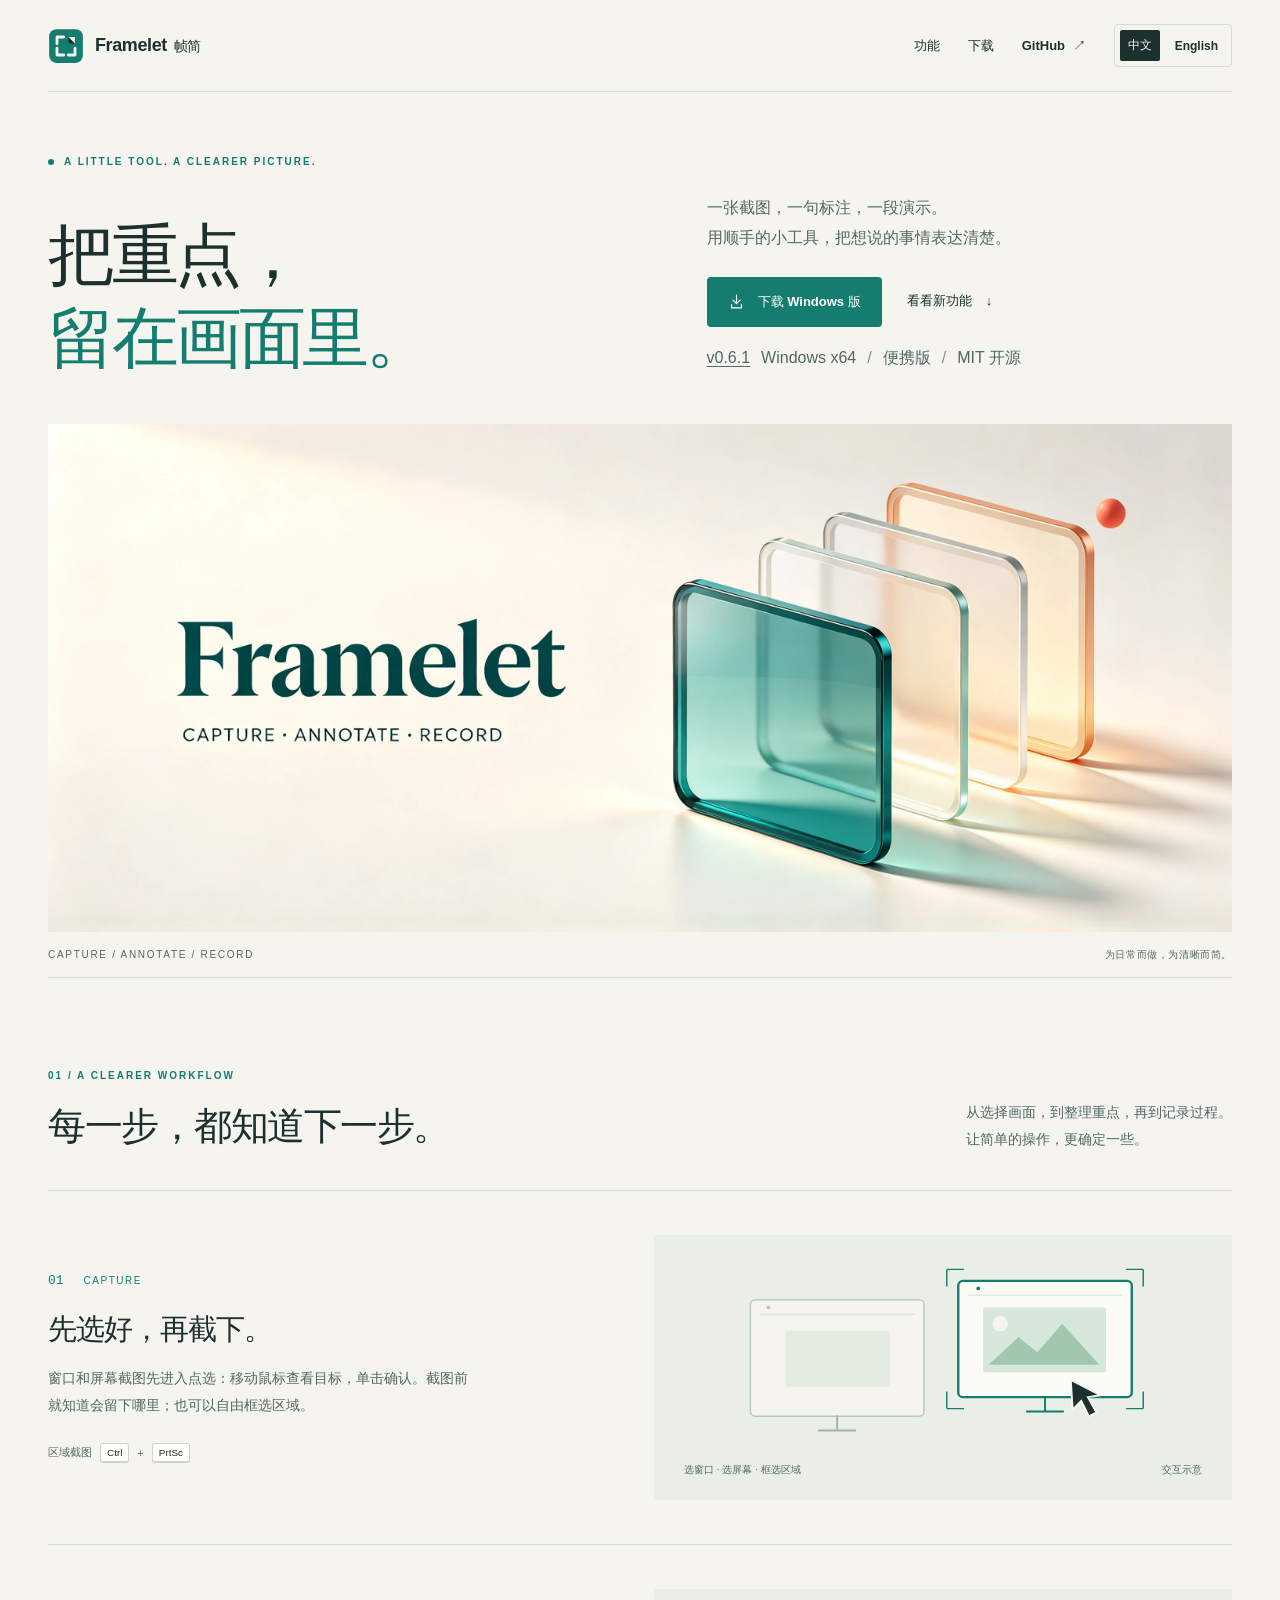
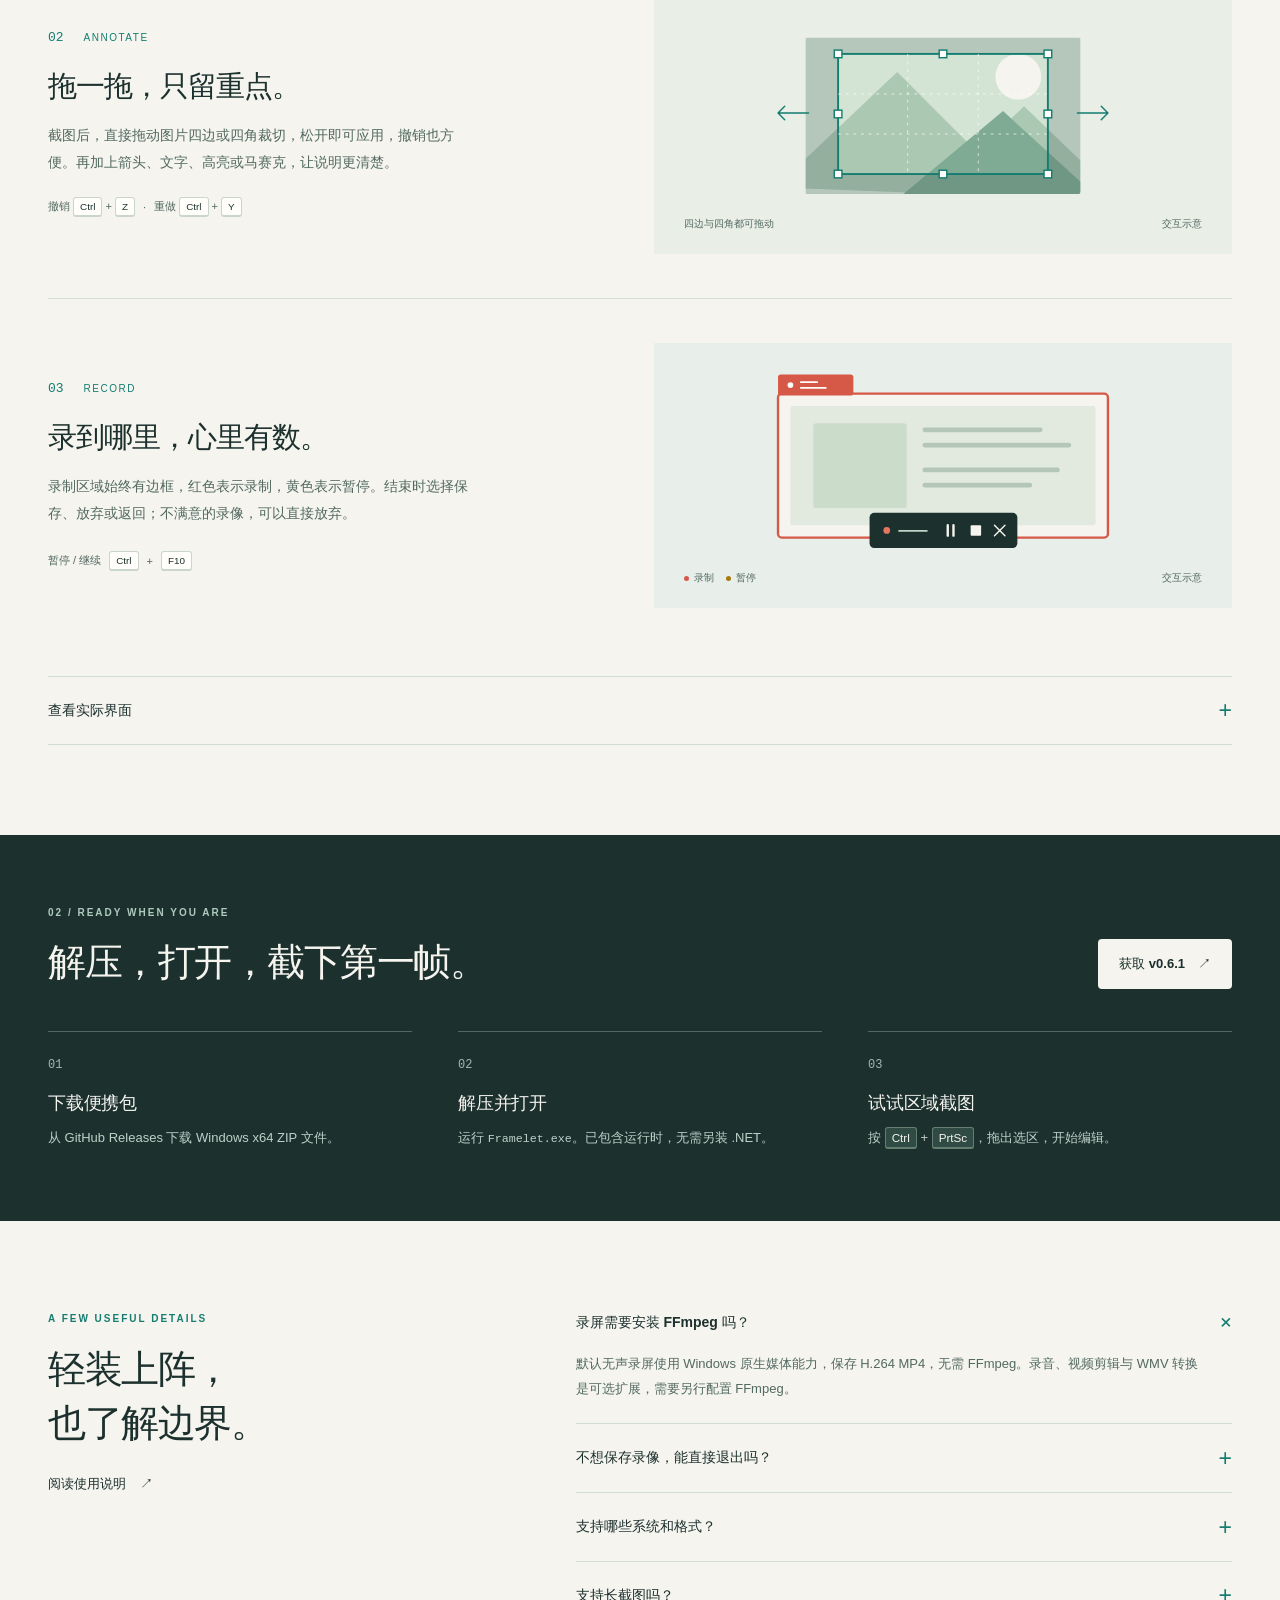
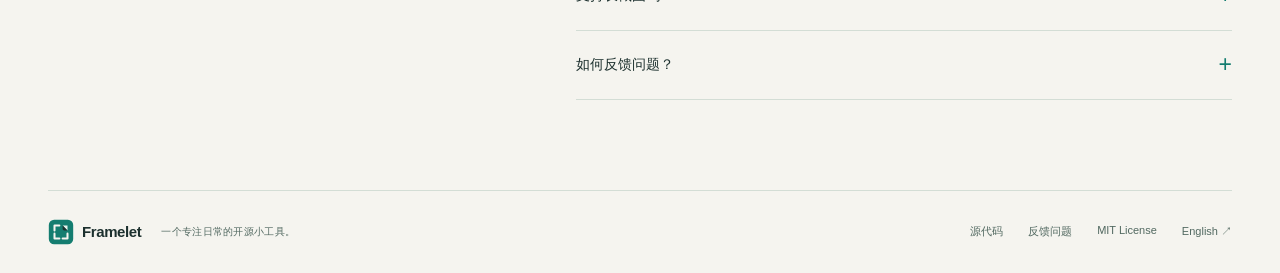
==== commit beb30339: "release: prepare v0.6.1 scrolling capture update" ====
--- a/docs/index.html
+++ b/docs/index.html
@@ -51,7 +51,7 @@
         <div class="hero-copy">
           <p>一张截图，一句标注，一段演示。<br>用顺手的小工具，把想说的事情表达清楚。</p>
           <div class="hero-actions"><a class="button primary" href="https://github.com/chenzhiyong1994/Framelet/releases/latest"><svg viewBox="0 0 24 24" aria-hidden="true"><path d="M12 3v12m-5-5 5 5 5-5M5 16v5h14v-5"/></svg>下载 Windows 版</a><a class="text-link" href="#features">看看新功能 <span aria-hidden="true">↓</span></a></div>
-          <p class="release-meta"><a href="https://github.com/chenzhiyong1994/Framelet/releases/tag/v0.6.0">v0.6.0</a><span>Windows x64</span><span>便携版</span><span>MIT 开源</span></p>
+          <p class="release-meta"><a href="https://github.com/chenzhiyong1994/Framelet/releases/tag/v0.6.1">v0.6.1</a><span>Windows x64</span><span>便携版</span><span>MIT 开源</span></p>
         </div>
       </div>
       <figure>
@@ -120,7 +120,7 @@
 
     <section class="start-section" id="start" aria-labelledby="start-title">
       <div class="wrap">
-        <div class="start-top"><div><p class="eyebrow">02 / READY WHEN YOU ARE</p><h2 id="start-title">解压，打开，截下第一帧。</h2></div><a class="button light" href="https://github.com/chenzhiyong1994/Framelet/releases/latest">获取 v0.6.0<span aria-hidden="true">↗</span></a></div>
+        <div class="start-top"><div><p class="eyebrow">02 / READY WHEN YOU ARE</p><h2 id="start-title">解压，打开，截下第一帧。</h2></div><a class="button light" href="https://github.com/chenzhiyong1994/Framelet/releases/latest">获取 v0.6.1<span aria-hidden="true">↗</span></a></div>
         <ol class="steps"><li><span>01</span><h3>下载便携包</h3><p>从 GitHub Releases 下载 Windows x64 ZIP 文件。</p></li>
           <li><span>02</span><h3>解压并打开</h3><p>运行 <code>Framelet.exe</code>。已包含运行时，无需另装 .NET。</p></li>
           <li><span>03</span><h3>试试区域截图</h3><p>按 <kbd>Ctrl</kbd> + <kbd>PrtSc</kbd>，拖出选区，开始编辑。</p></li></ol>
@@ -132,7 +132,7 @@
       <div class="faq-list"><details open><summary>录屏需要安装 FFmpeg 吗？<span class="expand-icon" aria-hidden="true">+</span></summary><p>默认无声录屏使用 Windows 原生媒体能力，保存 H.264 MP4，无需 FFmpeg。录音、视频剪辑与 WMV 转换是可选扩展，需要另行配置 FFmpeg。</p></details>
         <details><summary>不想保存录像，能直接退出吗？<span class="expand-icon" aria-hidden="true">+</span></summary><p>可以。结束录制或关闭录像机时，可选择保存、放弃或返回。录制中与暂停时，也能直接放弃录像。取消保存位置选择后，录像仍保留，可继续录制或放弃。</p></details>
         <details><summary>支持哪些系统和格式？<span class="expand-icon" aria-hidden="true">+</span></summary><p>便携版面向 Windows x64；原生录屏需要系统具备 Windows 媒体组件。图像支持 PNG、JPEG、BMP、GIF、TIFF，也可导出单页 PDF。GIF / TIFF 仅处理首帧或首页。</p></details>
-        <details><summary>支持长截图吗？<span class="expand-icon" aria-hidden="true">+</span></summary><p>支持手动滚动采集与拼接。先选纯滚动内容区域，向下滚动后按 F8 采集、F9 完成，每屏需保留重叠内容。当前不支持自动滚动。</p></details>
+        <details><summary>支持长截图吗？<span class="expand-icon" aria-hidden="true">+</span></summary><p>支持框选区域或点选屏幕后自动滚动、采集与拼接，到底自动完成。F8 暂停或继续，F9 提前完成，Esc 取消。建议框选正文；动态页面或无法可靠对齐的内容会暂停。</p></details>
         <details><summary>如何反馈问题？<span class="expand-icon" aria-hidden="true">+</span></summary><p>欢迎在 <a href="https://github.com/chenzhiyong1994/Framelet/issues">GitHub Issues</a> 提交版本、Windows 缩放比例和复现步骤。真实多屏混合 DPI、音频与长时间录制仍需进一步验证，已验证范围见<a href="https://github.com/chenzhiyong1994/Framelet/blob/main/docs/validation.md">验证记录</a>。</p></details></div>
     </section>
   </main>
